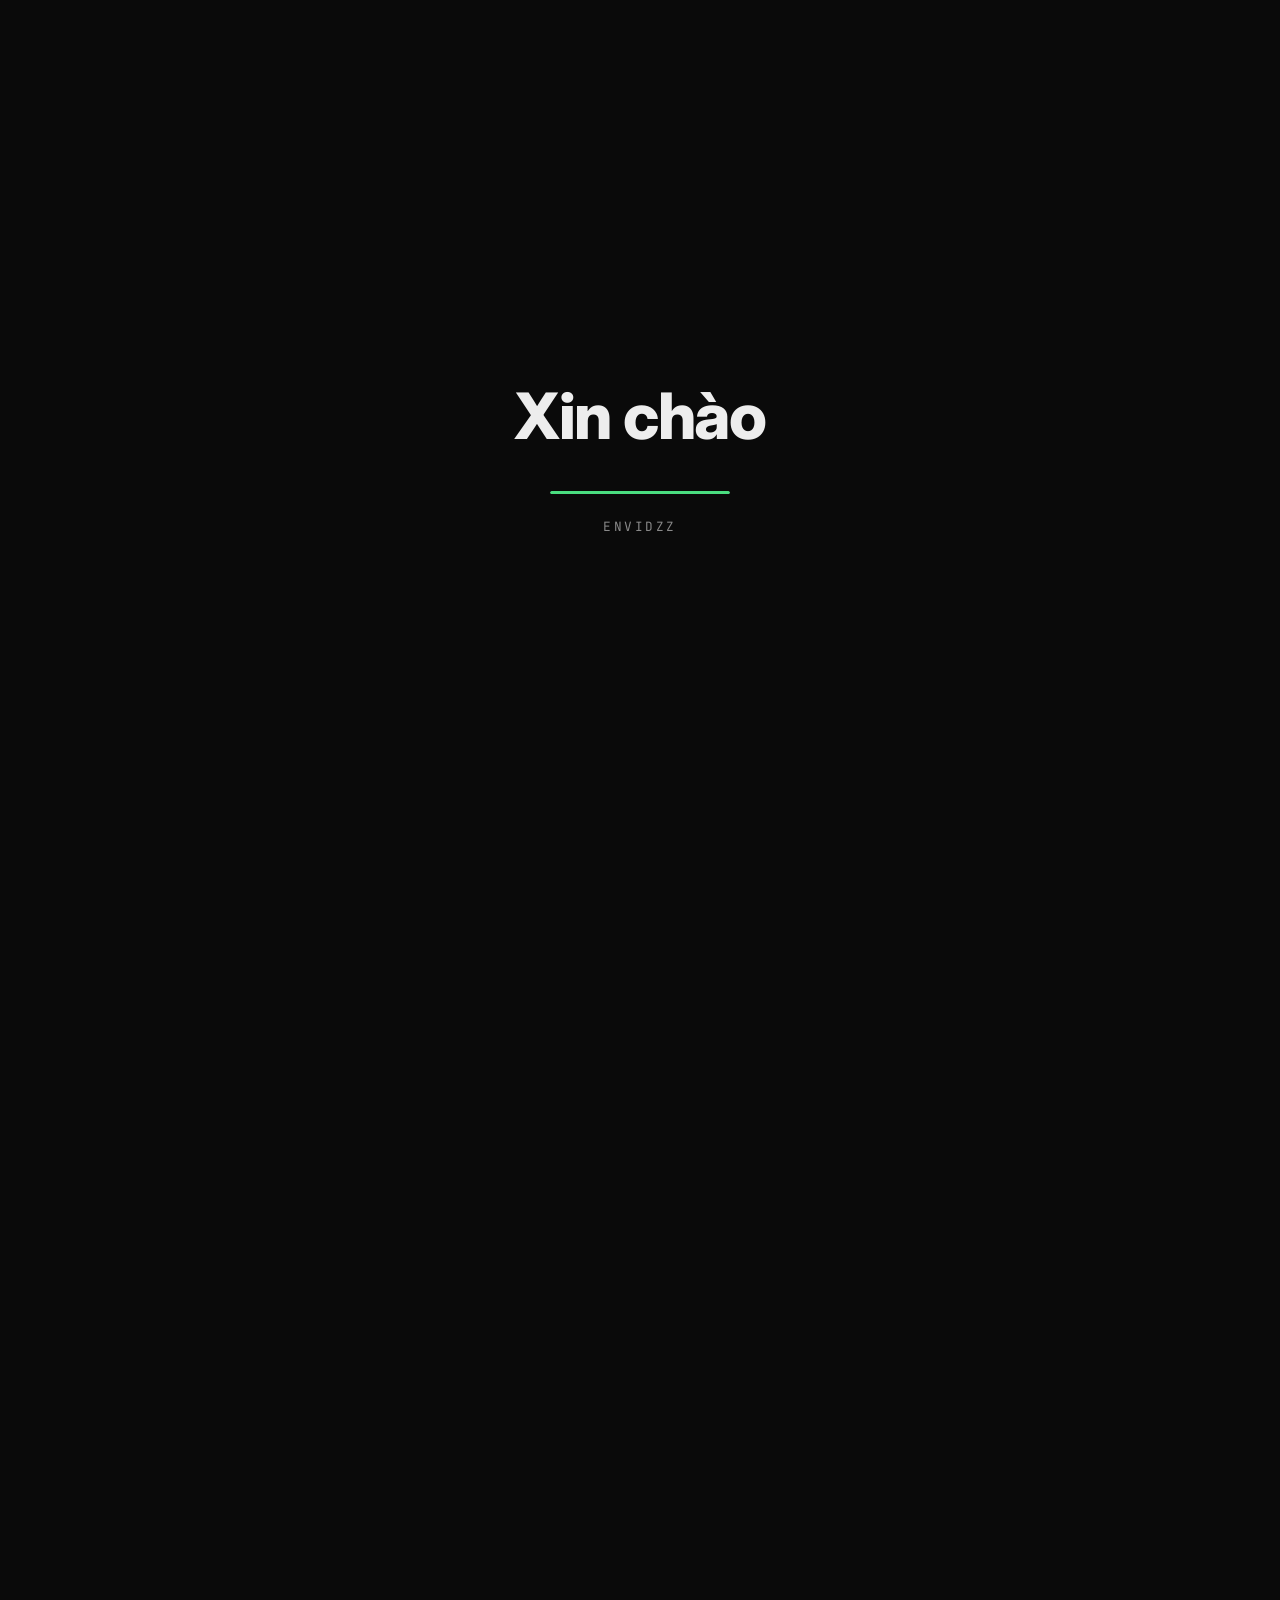
==== index.html @ 009a5a88 "Remove footer note line Co-Authored-By: Claude <noreply@anthropic.com>" ====
<!DOCTYPE html>
<html lang="en">
<head>
  <meta charset="UTF-8" />
  <meta name="viewport" content="width=device-width, initial-scale=1.0" />
  <meta name="description" content="envidzz — Minecraft plugin developer (Paper / Spigot · Java 21 · MC 1.21+). SimpleRTP, TeamX, LiteBanX." />
  <meta name="color-scheme" content="dark" />
  <title>envidzz — plugin developer</title>
  <link rel="preconnect" href="https://fonts.googleapis.com" />
  <link rel="preconnect" href="https://fonts.gstatic.com" crossorigin />
  <link href="https://fonts.googleapis.com/css2?family=Inter:wght@400;500;600;700;800&family=JetBrains+Mono:wght@400;500&display=swap" rel="stylesheet" />
  <link rel="stylesheet" href="styles.css" />
</head>
<body>
  <!-- Loading overlay: hello in 15 languages -->
  <div id="loader" class="loader">
    <div class="loader-word" id="loaderWord">Hello</div>
    <div class="loader-bar"><span id="loaderBar"></span></div>
    <div class="loader-sub">envidzz</div>
  </div>

  <div id="page" class="page">
    <!-- Nav -->
    <header class="nav" id="nav">
      <a class="nav-logo" href="#home">envidzz</a>
      <nav class="nav-links" aria-label="sections">
        <a href="#home">Home</a>
        <a href="#projects">Projects</a>
        <a href="#about">About</a>
        <a href="#stack">Stack</a>
        <a href="#contact">Contact</a>
      </nav>
      <span class="status"><span class="dot"></span> available for work</span>
    </header>

    <main>
      <!-- Hero -->
      <section id="home" class="hero reveal">
        <h1>envidzz</h1>
        <p class="tagline">Minecraft plugin developer building fast, clean Paper / Spigot plugins.</p>
        <p class="lede">I build server-grade plugins for modern 1.21+ servers — punishment suites, team frameworks, and utilities that do one thing, well. Storage done right, permission-aware commands, MiniMessage UX, and admin tooling that respects the operator.</p>
        <p class="comment">// currently working on an arena plugin</p>
        <div class="cta">
          <a href="#projects" class="btn btn-primary">View projects</a>
          <a href="#contact" class="btn btn-ghost">Get in touch</a>
        </div>
      </section>

      <!-- Projects -->
      <section id="projects" class="section reveal">
        <h2 class="section-title"><span class="hash">#</span> Projects</h2>
        <div class="work">
          <article class="work-item">
            <div class="work-head">
              <h3>SimpleRTP</h3>
              <span class="work-kind">utility · GUI</span>
            </div>
            <p>Random-teleport plugin with a dimension-picker GUI. Overworld lands only on true open-to-sky surfaces — never caves or overhangs; Nether/End scan vertically for a solid block with two air above. Per-dimension radius, cooldown, and admin toggles.</p>
            <div class="pills">
              <span>Paper 1.21</span><span>Java 21</span><span>Adventure</span><span>GUI</span><span>MiniMessage</span>
            </div>
            <a class="dl" href="downloads/SimpleRTP.jar" download>↓ download .jar</a>
          </article>

          <article class="work-item">
            <div class="work-head">
              <h3>TeamX</h3>
              <span class="work-kind">framework</span>
            </div>
            <p>A team plugin with weight — roles, alliances, a shared ender chest persisted across restarts, team home with warmup, team chat, and a tab-color system. Admins can scan every team's chest for an item and open read-only snapshots.</p>
            <div class="pills">
              <span>Paper / Spigot</span><span>Java 21</span><span>YAML</span><span>GUI</span><span>MiniMessage</span>
            </div>
            <a class="dl" href="downloads/TeamX-1.0.3.jar" download>↓ download .jar</a>
          </article>

          <article class="work-item">
            <div class="work-head">
              <h3>LiteBanX <span class="alt">(BanX)</span></h3>
              <span class="work-kind">punishment suite</span>
            </div>
            <p>A fully-featured punishment plugin — bans, IP-bans, tempbans, mutes, warns, kicks, notes. Order-insensitive parsing, offline-player support via async Mojang lookup, warning-point escalation, alt detection, themed screens, MySQL/SQLite, PlaceholderAPI, webhooks, and importers for AdvancedBan &amp; LiteBans.</p>
            <div class="pills">
              <span>Paper 1.21+</span><span>Java 21</span><span>HikariCP</span><span>SQLite/MySQL</span><span>PlaceholderAPI</span><span>MIT</span>
            </div>
            <a class="dl" href="downloads/LiteBanX-1.0.4.jar" download>↓ download .jar</a>
          </article>
        </div>
      </section>

      <!-- About -->
      <section id="about" class="section reveal">
        <h2 class="section-title"><span class="hash">#</span> About</h2>
        <p>I build Minecraft plugins for Paper and Spigot on Java 21, targeting modern 1.21+ servers. My work leans toward the systems operators actually need: punishment suites that won't fight you, team frameworks with real roles and alliances, and utilities that do one thing correctly.</p>
        <p>Storage done right — YAML where it fits, SQL with migrations where it matters. Permission-aware commands with full tab completion. MiniMessage-formatted feedback. Admin tools that treat the operator as a user. When a plugin ships, it should feel like it came with the server.</p>
        <dl class="meta">
          <div><dt>focus</dt><dd>Paper / Spigot plugins</dd></div>
          <div><dt>language</dt><dd>Java 21</dd></div>
          <div><dt>platform</dt><dd>Minecraft 1.21+</dd></div>
          <div><dt>status</dt><dd>building &amp; available</dd></div>
        </dl>
      </section>

      <!-- Stack -->
      <section id="stack" class="section reveal">
        <h2 class="section-title"><span class="hash">#</span> Stack</h2>
        <div class="skill-groups">
          <div class="skill-group">
            <h4>Platform</h4>
            <div class="pills">
              <span>Paper</span><span>Spigot</span><span>Minecraft 1.21+</span>
            </div>
          </div>
          <div class="skill-group">
            <h4>Language</h4>
            <div class="pills">
              <span>Java 21</span><span>Maven</span>
            </div>
          </div>
          <div class="skill-group">
            <h4>Storage &amp; Hooks</h4>
            <div class="pills">
              <span>YAML</span><span>SQLite</span><span>MySQL</span><span>HikariCP</span><span>PlaceholderAPI</span><span>Webhooks</span>
            </div>
          </div>
          <div class="skill-group">
            <h4>UI &amp; UX</h4>
            <div class="pills">
              <span>Adventure</span><span>MiniMessage</span><span>InventoryHolder GUIs</span><span>Tab completion</span>
            </div>
          </div>
        </div>
      </section>

      <!-- Contact -->
      <section id="contact" class="section reveal">
        <h2 class="section-title"><span class="hash">#</span> Contact</h2>
        <p class="comment">// DMs open for commissions — custom plugins, porting, and fixes</p>
        <div class="contact-links">
          <a href="mailto:contactbytesoftware@gmail.com">
            <span class="cl-label">Email</span>
            <span class="cl-val">contactbytesoftware@gmail.com</span>
          </a>
          <a href="https://github.com/locationzz" rel="noopener">
            <span class="cl-label">GitHub</span>
            <span class="cl-val">github.com/locationzz</span>
          </a>
          <a href="#" rel="noopener">
            <span class="cl-label">Discord</span>
            <span class="cl-val">xz.z_z</span>
          </a>
        </div>
      </section>
    </main>

    <footer class="foot">
      <span>envidzz © 2026</span>
    </footer>
  </div>

  <script src="app.js"></script>
</body>
</html>
---- styles.css ----
:root {
  --bg: #0a0a0a;
  --surface: #111113;
  --text: #ededed;
  --muted: #8a8a8a;
  --dim: #5a5a5a;
  --border: #1f1f22;
  --border2: #2a2a30;
  --accent: #4ade80;        /* green — "available" vibe */
  --accent-soft: rgba(74, 222, 128, 0.12);
  --sans: 'Inter', system-ui, -apple-system, sans-serif;
  --mono: 'JetBrains Mono', ui-monospace, monospace;
  --ease: cubic-bezier(0.22, 1, 0.36, 1);
  --maxw: 780px;
}

* { box-sizing: border-box; }

html { scroll-behavior: smooth; }

body {
  margin: 0;
  background: var(--bg);
  color: var(--text);
  font-family: var(--sans);
  font-size: 16px;
  line-height: 1.65;
  -webkit-font-smoothing: antialiased;
}

::selection { background: rgba(74, 222, 128, 0.3); color: #fff; }
a { color: var(--text); text-decoration: none; }

/* ---------- loader ---------- */
.loader {
  position: fixed; inset: 0; z-index: 999;
  background: var(--bg);
  display: flex; flex-direction: column;
  align-items: center; justify-content: center;
  gap: 1.4rem;
  transition: opacity 0.5s var(--ease), visibility 0.5s var(--ease);
}
.loader.hide { opacity: 0; visibility: hidden; }
.loader-word {
  font-size: clamp(2.2rem, 7vw, 4rem);
  font-weight: 800;
  letter-spacing: -0.02em;
  color: var(--text);
  animation: wordIn 0.4s var(--ease) both;
}
@keyframes wordIn { from { opacity: 0; transform: translateY(10px) scale(0.96); } to { opacity: 1; transform: none; } }
.loader-bar { width: 180px; height: 3px; border-radius: 99px; background: var(--border2); overflow: hidden; }
.loader-bar span { display: block; height: 100%; width: 0%; background: var(--accent); border-radius: 99px; transition: width 0.12s linear; }
.loader-sub { font-family: var(--mono); font-size: 0.8rem; color: var(--muted); letter-spacing: 0.2em; text-transform: uppercase; }

/* ---------- page ---------- */
.page { opacity: 0; transition: opacity 0.6s var(--ease); }
.page.ready { opacity: 1; }
main { max-width: var(--maxw); margin: 0 auto; padding: 0 1.25rem; }

/* ---------- nav ---------- */
.nav {
  position: sticky; top: 0; z-index: 50;
  max-width: var(--maxw);
  margin: 0 auto;
  padding: 1.1rem 1.25rem;
  display: flex;
  align-items: center;
  gap: 1.2rem;
  background: rgba(10, 10, 10, 0.7);
  backdrop-filter: blur(10px);
  -webkit-backdrop-filter: blur(10px);
  border-bottom: 1px solid transparent;
  transition: border-color 0.3s var(--ease);
}
.nav.scrolled { border-bottom-color: var(--border); }
.nav-logo { font-weight: 700; letter-spacing: -0.02em; color: var(--text); }
.nav-links { display: flex; gap: 1.3rem; margin-left: auto; }
.nav-links a { color: var(--muted); font-size: 0.9rem; font-weight: 500; transition: color 0.2s var(--ease); }
.nav-links a:hover, .nav-links a.active { color: var(--text); }
.nav-links a.active { font-weight: 600; }
.status {
  display: inline-flex; align-items: center; gap: 0.4rem;
  font-size: 0.8rem; color: var(--muted);
  background: var(--surface); border: 1px solid var(--border);
  padding: 0.25rem 0.65rem; border-radius: 99px;
}
.status .dot {
  width: 7px; height: 7px; border-radius: 50%; background: var(--accent);
  box-shadow: 0 0 0 0 rgba(74, 222, 128, 0.5);
  animation: pulse 2s var(--ease) infinite;
}
@keyframes pulse { 0% { box-shadow: 0 0 0 0 rgba(74, 222, 128, 0.5); } 70% { box-shadow: 0 0 0 6px rgba(74, 222, 128, 0); } 100% { box-shadow: 0 0 0 0 rgba(74, 222, 128, 0); } }

/* ---------- hero ---------- */
.hero { padding: 6rem 0 5rem; }
.hero h1 {
  font-size: clamp(2.6rem, 9vw, 4.5rem);
  font-weight: 800; letter-spacing: -0.04em;
  margin: 0 0 0.8rem; line-height: 1;
}
.tagline { font-size: clamp(1.15rem, 3vw, 1.5rem); color: var(--text); font-weight: 500; margin: 0 0 1.2rem; }
.lede { color: var(--muted); max-width: 60ch; margin: 0 0 1rem; }
.comment { font-family: var(--mono); color: var(--dim); font-size: 0.9rem; margin: 0 0 1.8rem; }
.cta { display: flex; gap: 0.7rem; flex-wrap: wrap; }
.btn {
  font-size: 0.92rem; font-weight: 500; font-family: var(--sans);
  padding: 0.6rem 1.1rem; border-radius: 10px;
  border: 1px solid transparent; cursor: pointer;
  transition: transform 0.2s var(--ease), background 0.2s var(--ease), border-color 0.2s var(--ease), color 0.2s var(--ease);
}
.btn-primary { background: var(--accent); color: #06210f; font-weight: 600; }
.btn-primary:hover { transform: translateY(-2px); box-shadow: 0 8px 20px rgba(74, 222, 128, 0.25); }
.btn-ghost { border-color: var(--border2); color: var(--text); }
.btn-ghost:hover { border-color: var(--text); transform: translateY(-2px); }

/* ---------- sections ---------- */
.section { padding: 3.5rem 0; border-top: 1px solid var(--border); }
.section-title {
  font-size: 1.4rem; font-weight: 700; letter-spacing: -0.02em;
  margin: 0 0 1.6rem; display: flex; align-items: baseline; gap: 0.4rem;
}
.section-title .hash { color: var(--accent); font-weight: 600; }
.section p { color: var(--muted); max-width: 65ch; margin: 0 0 1rem; }

/* ---------- work ---------- */
.work { display: grid; gap: 1rem; }
.work-item {
  background: var(--surface);
  border: 1px solid var(--border);
  border-radius: 14px;
  padding: 1.3rem 1.4rem;
  transition: border-color 0.25s var(--ease), transform 0.25s var(--ease);
}
.work-item:hover { border-color: var(--border2); transform: translateY(-2px); }
.work-head { display: flex; align-items: baseline; justify-content: space-between; gap: 0.6rem; flex-wrap: wrap; }
.work-head h3 { margin: 0; font-size: 1.15rem; font-weight: 600; color: var(--text); }
.work-head .alt { color: var(--muted); font-weight: 500; font-size: 0.85em; }
.work-kind { font-family: var(--mono); font-size: 0.78rem; color: var(--accent); background: var(--accent-soft); padding: 0.15rem 0.5rem; border-radius: 6px; }
.work-item p { color: var(--muted); margin: 0.6rem 0 1rem; max-width: none; }

/* download button */
.dl {
  display: inline-flex; align-items: center; gap: 0.4rem;
  margin-top: 1.1rem;
  font-family: var(--mono); font-size: 0.82rem; font-weight: 500;
  color: var(--accent);
  background: var(--accent-soft);
  border: 1px solid rgba(74, 222, 128, 0.35);
  padding: 0.4rem 0.85rem; border-radius: 8px;
  transition: transform 0.2s var(--ease), background 0.2s var(--ease), border-color 0.2s var(--ease), color 0.2s var(--ease);
}
.dl:hover { transform: translateY(-2px); background: var(--accent); color: #06210f; border-color: var(--accent); box-shadow: 0 6px 16px rgba(74, 222, 128, 0.22); }

/* ---------- pills ---------- */
.pills { display: flex; flex-wrap: wrap; gap: 0.35rem; }
.pills span {
  font-family: var(--mono);
  font-size: 0.74rem;
  color: var(--muted);
  background: var(--bg);
  border: 1px solid var(--border);
  border-radius: 6px;
  padding: 0.2rem 0.5rem;
  transition: border-color 0.2s var(--ease), color 0.2s var(--ease);
}
.pills span:hover { border-color: var(--border2); color: var(--text); }

/* ---------- about meta ---------- */
.meta { display: grid; grid-template-columns: 1fr 1fr; gap: 0.8rem 1.5rem; margin-top: 1.8rem; }
.meta div { display: flex; flex-direction: column; gap: 0.15rem; }
.meta dt { font-family: var(--mono); font-size: 0.78rem; color: var(--dim); }
.meta dd { margin: 0; color: var(--text); font-size: 0.95rem; }

/* ---------- skills ---------- */
.skill-groups { display: grid; gap: 1.5rem; }
.skill-group h4 { margin: 0 0 0.7rem; font-size: 0.82rem; font-weight: 500; color: var(--dim); font-family: var(--mono); text-transform: lowercase; }

/* ---------- contact ---------- */
.contact-links { display: grid; gap: 0.7rem; margin-top: 1.4rem; }
.contact-links a {
  display: flex; align-items: center; justify-content: space-between; gap: 1rem;
  background: var(--surface); border: 1px solid var(--border);
  border-radius: 12px; padding: 0.85rem 1.1rem;
  transition: border-color 0.2s var(--ease), transform 0.2s var(--ease), background 0.2s var(--ease);
}
.contact-links a:hover { border-color: var(--border2); transform: translateX(3px); background: #161618; }
.cl-label { font-weight: 600; color: var(--text); }
.cl-val { font-family: var(--mono); color: var(--muted); font-size: 0.85rem; }

/* ---------- footer ---------- */
.foot {
  max-width: var(--maxw); margin: 0 auto;
  padding: 2.5rem 1.25rem;
  display: flex; align-items: center; justify-content: space-between; gap: 1rem;
  flex-wrap: wrap;
  border-top: 1px solid var(--border);
  color: var(--muted); font-size: 0.82rem;
}
.foot-note { font-family: var(--mono); color: var(--dim); }

/* ---------- scroll reveal ---------- */
.reveal { opacity: 0; transform: translateY(16px); }
.reveal.in { opacity: 1; transform: none; transition: opacity 0.6s var(--ease), transform 0.6s var(--ease); }

/* ---------- responsive ---------- */
@media (max-width: 600px) {
  .nav { flex-wrap: wrap; gap: 0.8rem; padding: 0.9rem 1.25rem; }
  .nav-links { order: 3; width: 100%; margin-left: 0; gap: 1.1rem; flex-wrap: wrap; }
  .status { margin-left: auto; }
  .hero { padding: 4rem 0 3.5rem; }
  .meta { grid-template-columns: 1fr; }
  .contact-links a { flex-direction: column; align-items: flex-start; gap: 0.15rem; }
}

:focus-visible { outline: 2px solid var(--accent); outline-offset: 2px; }

@media (prefers-reduced-motion: reduce) {
  *, .loader-word { animation: none !important; transition: none !important; }
  html { scroll-behavior: auto; }
  .page { opacity: 1; }
  .reveal { opacity: 1; transform: none; }
}
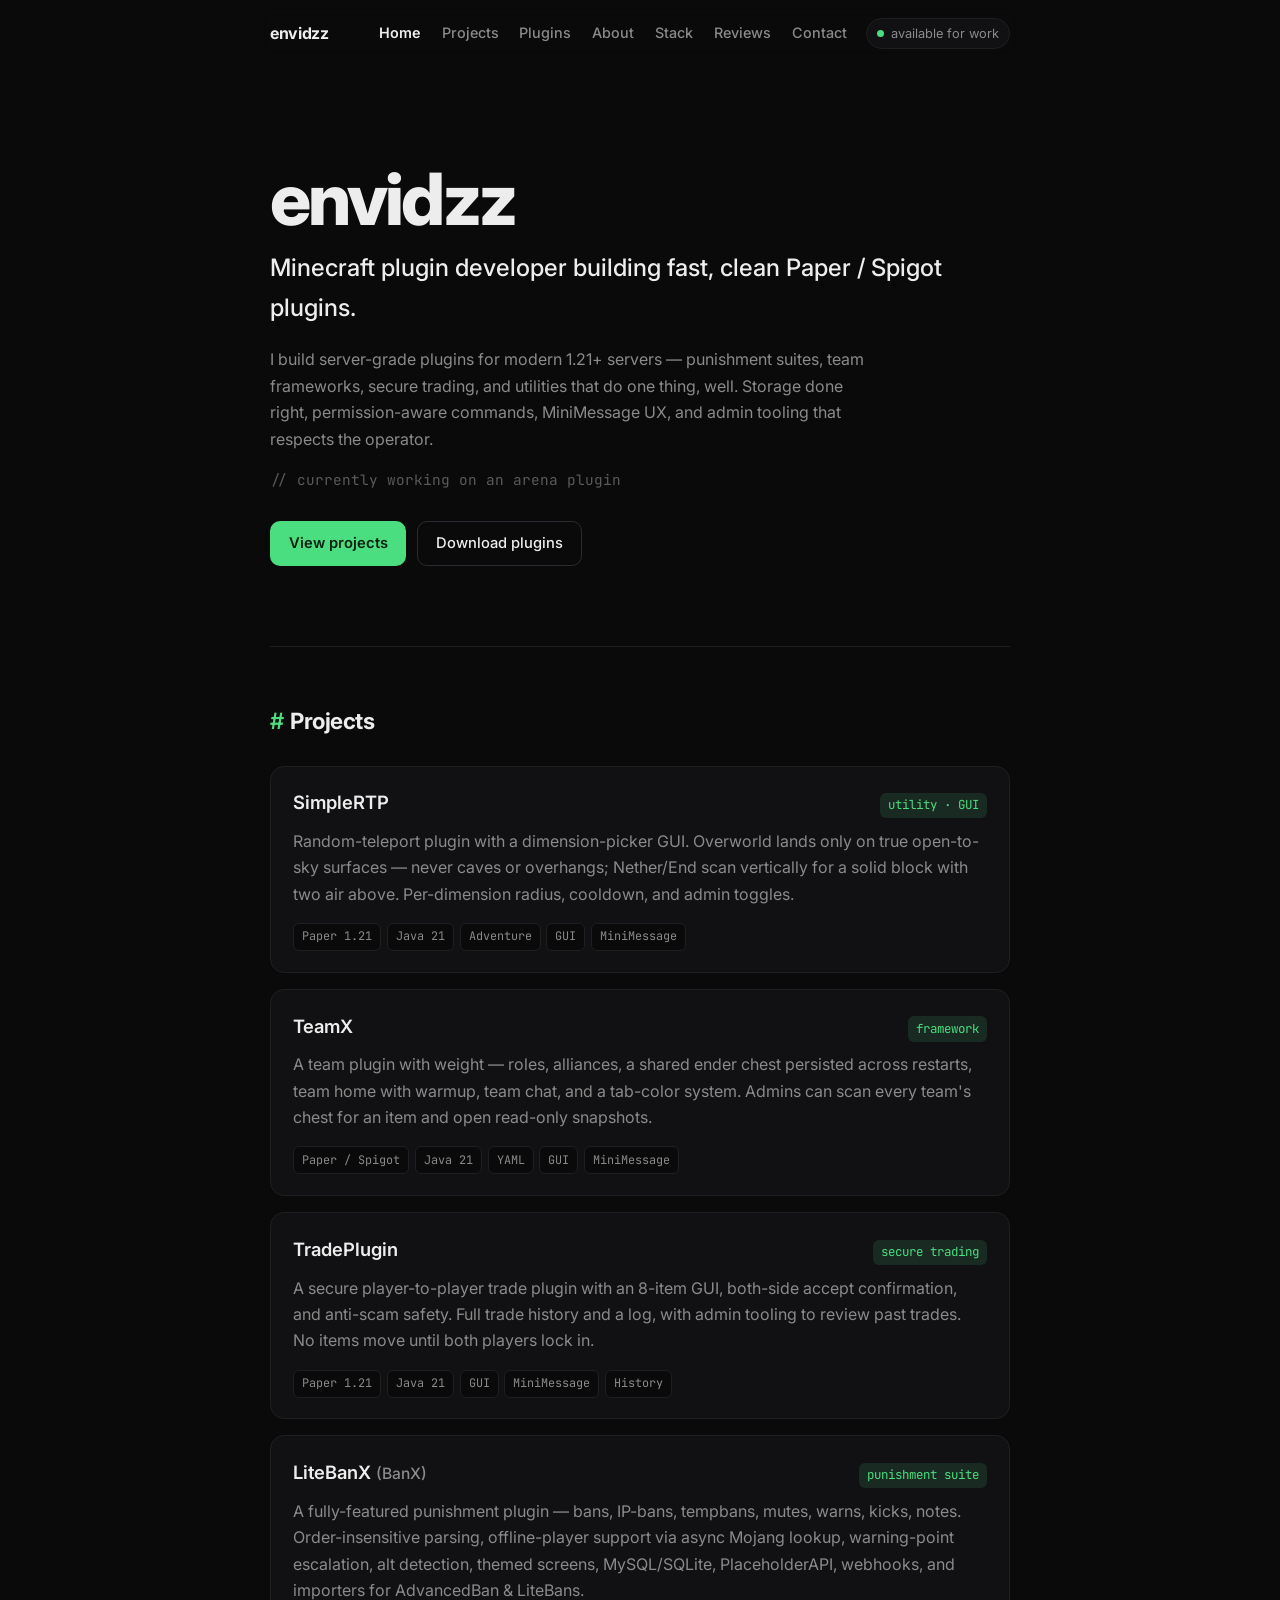
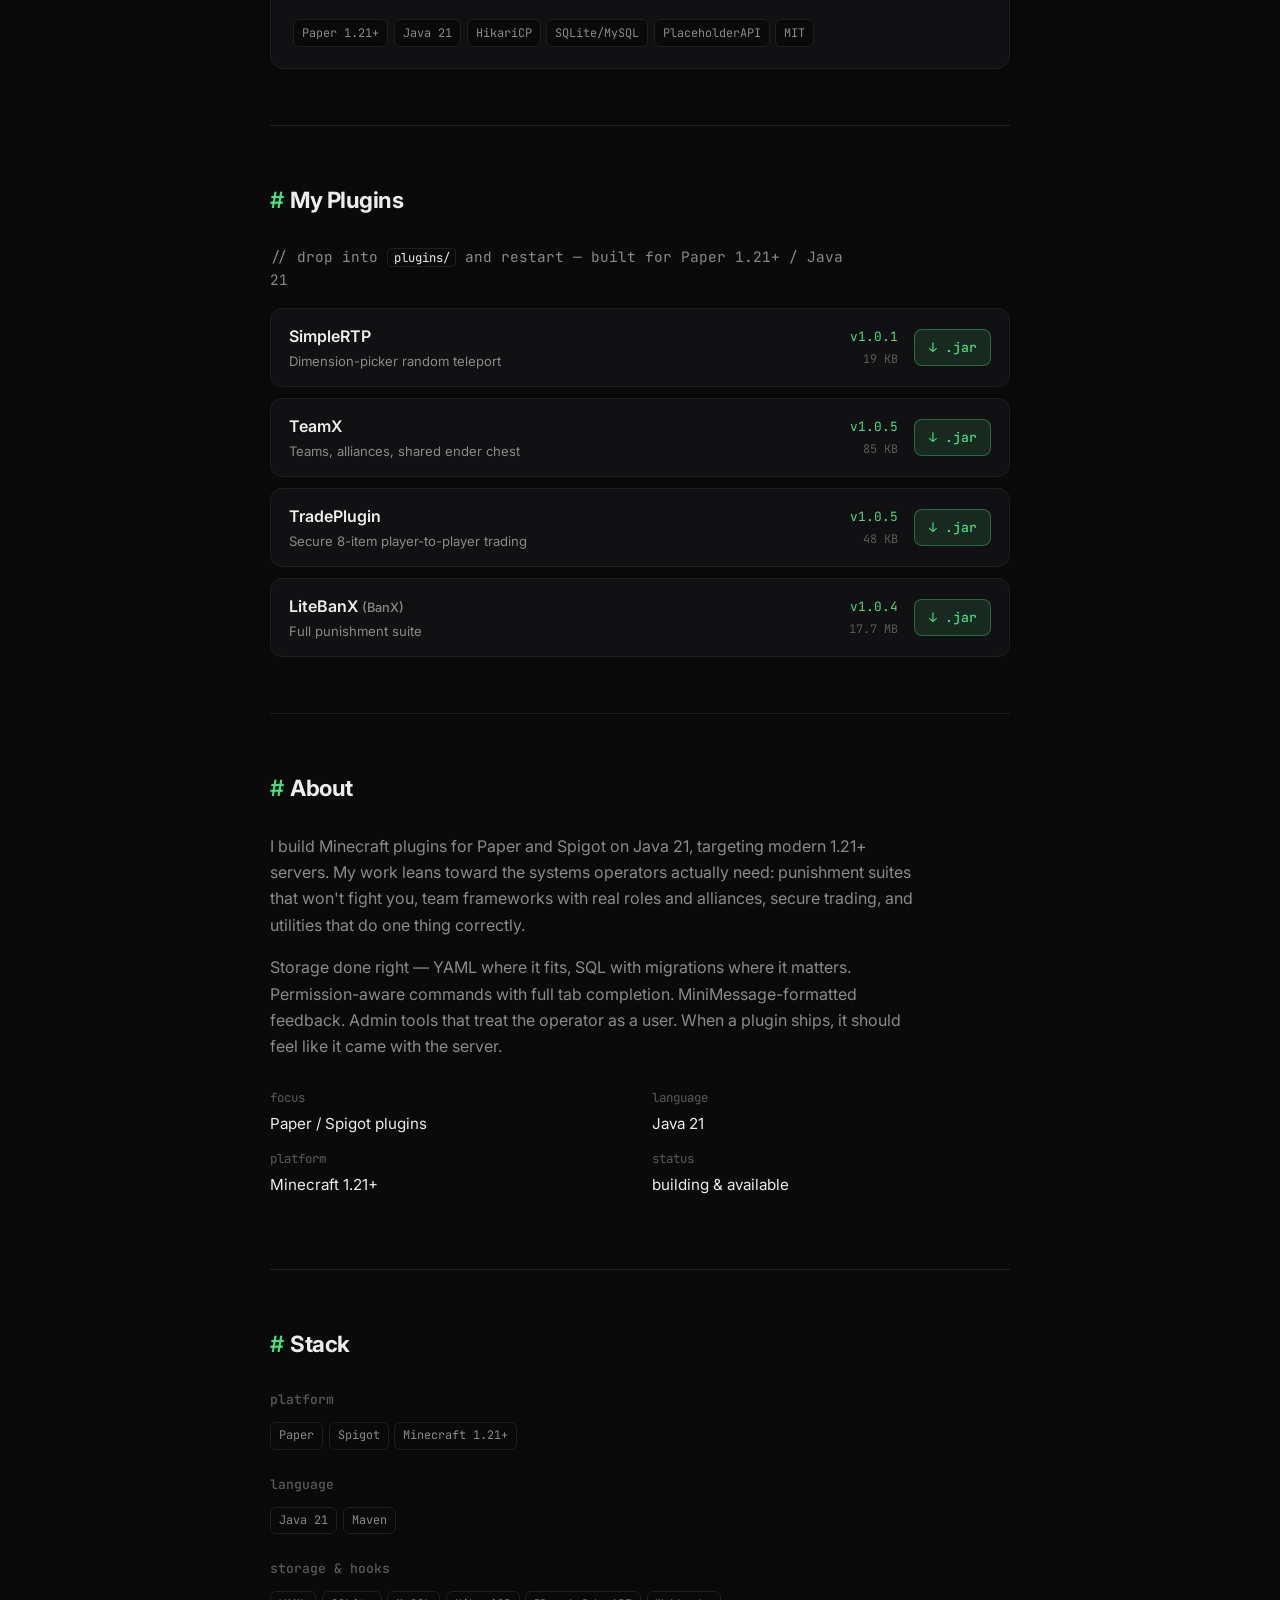
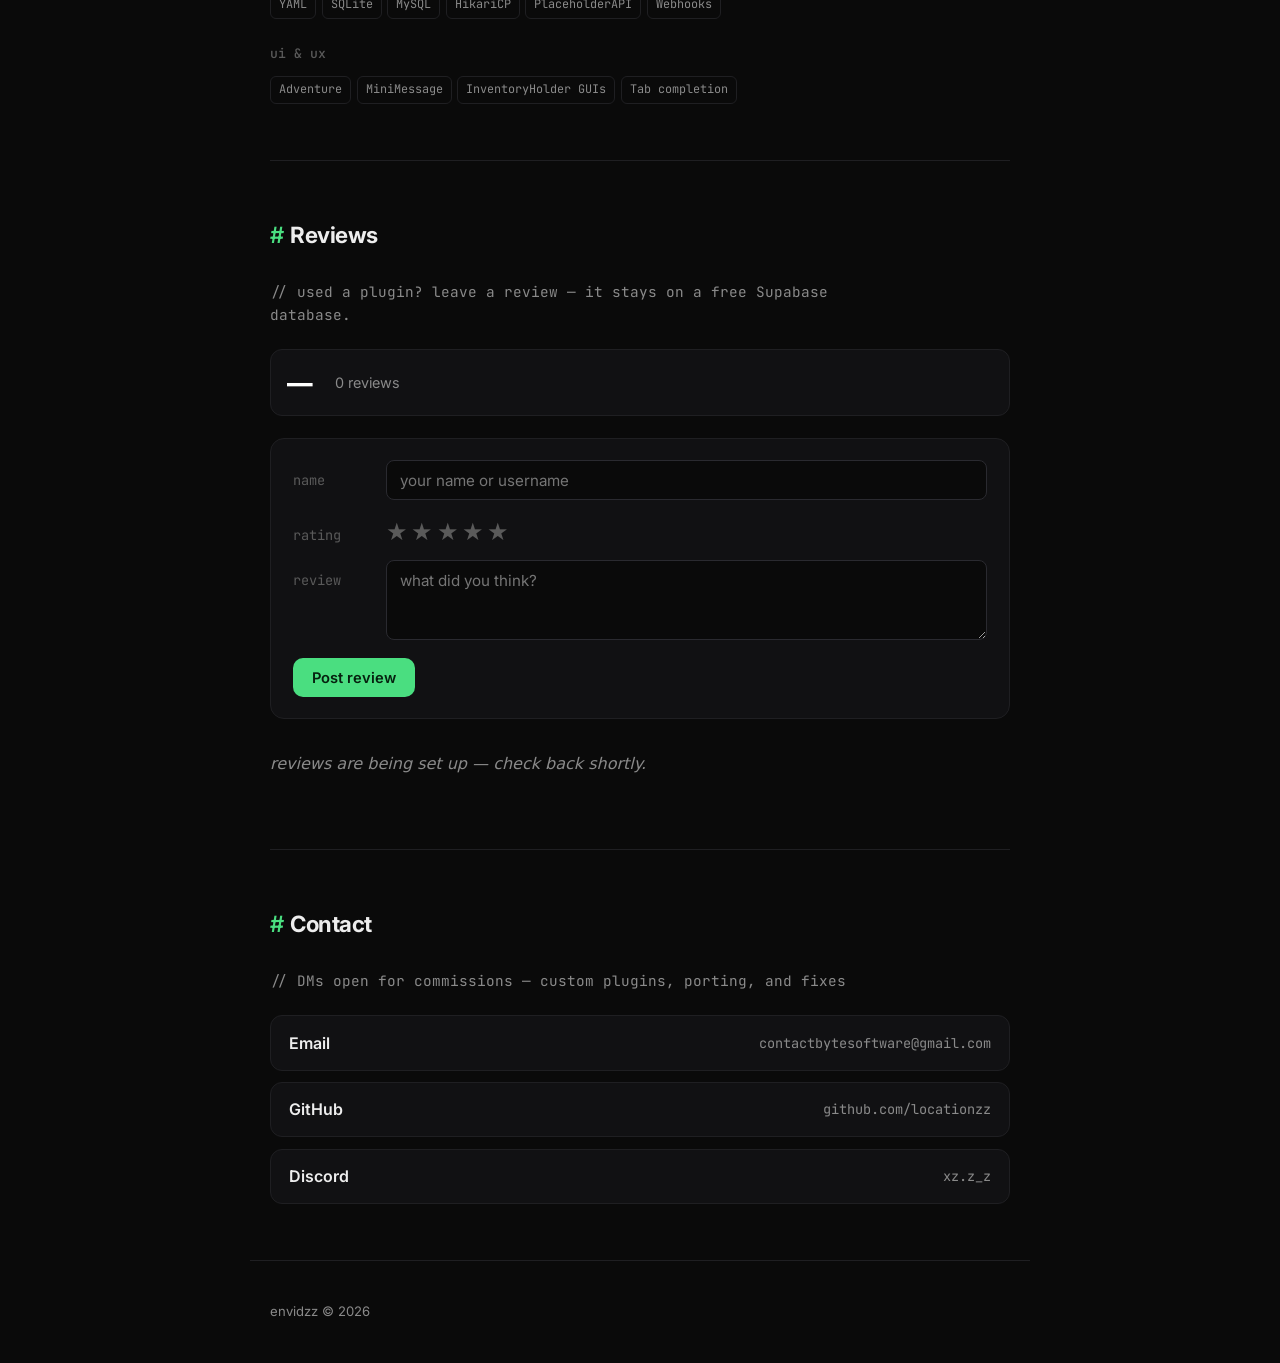
==== commit ac8cf8f3: "Add TradePlugin, Plugins download hub, and Reviews system - Update TeamX jar to v1.0.5; add TradePlu" ====
--- a/index.html
+++ b/index.html
@@ -3,7 +3,7 @@
 <head>
   <meta charset="UTF-8" />
   <meta name="viewport" content="width=device-width, initial-scale=1.0" />
-  <meta name="description" content="envidzz — Minecraft plugin developer (Paper / Spigot · Java 21 · MC 1.21+). SimpleRTP, TeamX, LiteBanX." />
+  <meta name="description" content="envidzz — Minecraft plugin developer (Paper / Spigot · Java 21 · MC 1.21+). SimpleRTP, TeamX, TradePlugin, LiteBanX." />
   <meta name="color-scheme" content="dark" />
   <title>envidzz — plugin developer</title>
   <link rel="preconnect" href="https://fonts.googleapis.com" />
@@ -26,8 +26,10 @@
       <nav class="nav-links" aria-label="sections">
         <a href="#home">Home</a>
         <a href="#projects">Projects</a>
+        <a href="#plugins">Plugins</a>
         <a href="#about">About</a>
         <a href="#stack">Stack</a>
+        <a href="#reviews">Reviews</a>
         <a href="#contact">Contact</a>
       </nav>
       <span class="status"><span class="dot"></span> available for work</span>
@@ -38,11 +40,11 @@
       <section id="home" class="hero reveal">
         <h1>envidzz</h1>
         <p class="tagline">Minecraft plugin developer building fast, clean Paper / Spigot plugins.</p>
-        <p class="lede">I build server-grade plugins for modern 1.21+ servers — punishment suites, team frameworks, and utilities that do one thing, well. Storage done right, permission-aware commands, MiniMessage UX, and admin tooling that respects the operator.</p>
+        <p class="lede">I build server-grade plugins for modern 1.21+ servers — punishment suites, team frameworks, secure trading, and utilities that do one thing, well. Storage done right, permission-aware commands, MiniMessage UX, and admin tooling that respects the operator.</p>
         <p class="comment">// currently working on an arena plugin</p>
         <div class="cta">
           <a href="#projects" class="btn btn-primary">View projects</a>
-          <a href="#contact" class="btn btn-ghost">Get in touch</a>
+          <a href="#plugins" class="btn btn-ghost">Download plugins</a>
         </div>
       </section>
 
@@ -59,7 +61,6 @@
             <div class="pills">
               <span>Paper 1.21</span><span>Java 21</span><span>Adventure</span><span>GUI</span><span>MiniMessage</span>
             </div>
-            <a class="dl" href="downloads/SimpleRTP.jar" download>↓ download .jar</a>
           </article>
 
           <article class="work-item">
@@ -71,7 +72,17 @@
             <div class="pills">
               <span>Paper / Spigot</span><span>Java 21</span><span>YAML</span><span>GUI</span><span>MiniMessage</span>
             </div>
-            <a class="dl" href="downloads/TeamX-1.0.3.jar" download>↓ download .jar</a>
+          </article>
+
+          <article class="work-item">
+            <div class="work-head">
+              <h3>TradePlugin</h3>
+              <span class="work-kind">secure trading</span>
+            </div>
+            <p>A secure player-to-player trade plugin with an 8-item GUI, both-side accept confirmation, and anti-scam safety. Full trade history and a log, with admin tooling to review past trades. No items move until both players lock in.</p>
+            <div class="pills">
+              <span>Paper 1.21</span><span>Java 21</span><span>GUI</span><span>MiniMessage</span><span>History</span>
+            </div>
           </article>
 
           <article class="work-item">
@@ -83,15 +94,69 @@
             <div class="pills">
               <span>Paper 1.21+</span><span>Java 21</span><span>HikariCP</span><span>SQLite/MySQL</span><span>PlaceholderAPI</span><span>MIT</span>
             </div>
-            <a class="dl" href="downloads/LiteBanX-1.0.4.jar" download>↓ download .jar</a>
-          </article>
+          </article>
+        </div>
+      </section>
+
+      <!-- My Plugins / downloads hub -->
+      <section id="plugins" class="section reveal">
+        <h2 class="section-title"><span class="hash">#</span> My Plugins</h2>
+        <p class="comment">// drop into <code>plugins/</code> and restart — built for Paper 1.21+ / Java 21</p>
+        <div class="dl-list">
+          <div class="dl-row">
+            <div class="dl-info">
+              <h4>SimpleRTP</h4>
+              <span class="dl-desc">Dimension-picker random teleport</span>
+            </div>
+            <div class="dl-meta">
+              <span class="dl-ver">v1.0.1</span>
+              <span class="dl-size">19 KB</span>
+            </div>
+            <a class="dl" href="downloads/SimpleRTP.jar" download>↓ .jar</a>
+          </div>
+
+          <div class="dl-row">
+            <div class="dl-info">
+              <h4>TeamX</h4>
+              <span class="dl-desc">Teams, alliances, shared ender chest</span>
+            </div>
+            <div class="dl-meta">
+              <span class="dl-ver">v1.0.5</span>
+              <span class="dl-size">85 KB</span>
+            </div>
+            <a class="dl" href="downloads/TeamX-1.0.5.jar" download>↓ .jar</a>
+          </div>
+
+          <div class="dl-row">
+            <div class="dl-info">
+              <h4>TradePlugin</h4>
+              <span class="dl-desc">Secure 8-item player-to-player trading</span>
+            </div>
+            <div class="dl-meta">
+              <span class="dl-ver">v1.0.5</span>
+              <span class="dl-size">48 KB</span>
+            </div>
+            <a class="dl" href="downloads/TradePlugin-1.0.5.jar" download>↓ .jar</a>
+          </div>
+
+          <div class="dl-row">
+            <div class="dl-info">
+              <h4>LiteBanX <span class="alt">(BanX)</span></h4>
+              <span class="dl-desc">Full punishment suite</span>
+            </div>
+            <div class="dl-meta">
+              <span class="dl-ver">v1.0.4</span>
+              <span class="dl-size">17.7 MB</span>
+            </div>
+            <a class="dl" href="downloads/LiteBanX-1.0.4.jar" download>↓ .jar</a>
+          </div>
         </div>
       </section>
 
       <!-- About -->
       <section id="about" class="section reveal">
         <h2 class="section-title"><span class="hash">#</span> About</h2>
-        <p>I build Minecraft plugins for Paper and Spigot on Java 21, targeting modern 1.21+ servers. My work leans toward the systems operators actually need: punishment suites that won't fight you, team frameworks with real roles and alliances, and utilities that do one thing correctly.</p>
+        <p>I build Minecraft plugins for Paper and Spigot on Java 21, targeting modern 1.21+ servers. My work leans toward the systems operators actually need: punishment suites that won't fight you, team frameworks with real roles and alliances, secure trading, and utilities that do one thing correctly.</p>
         <p>Storage done right — YAML where it fits, SQL with migrations where it matters. Permission-aware commands with full tab completion. MiniMessage-formatted feedback. Admin tools that treat the operator as a user. When a plugin ships, it should feel like it came with the server.</p>
         <dl class="meta">
           <div><dt>focus</dt><dd>Paper / Spigot plugins</dd></div>
@@ -107,28 +172,58 @@
         <div class="skill-groups">
           <div class="skill-group">
             <h4>Platform</h4>
-            <div class="pills">
-              <span>Paper</span><span>Spigot</span><span>Minecraft 1.21+</span>
-            </div>
+            <div class="pills"><span>Paper</span><span>Spigot</span><span>Minecraft 1.21+</span></div>
           </div>
           <div class="skill-group">
             <h4>Language</h4>
-            <div class="pills">
-              <span>Java 21</span><span>Maven</span>
-            </div>
+            <div class="pills"><span>Java 21</span><span>Maven</span></div>
           </div>
           <div class="skill-group">
             <h4>Storage &amp; Hooks</h4>
-            <div class="pills">
-              <span>YAML</span><span>SQLite</span><span>MySQL</span><span>HikariCP</span><span>PlaceholderAPI</span><span>Webhooks</span>
-            </div>
+            <div class="pills"><span>YAML</span><span>SQLite</span><span>MySQL</span><span>HikariCP</span><span>PlaceholderAPI</span><span>Webhooks</span></div>
           </div>
           <div class="skill-group">
             <h4>UI &amp; UX</h4>
-            <div class="pills">
-              <span>Adventure</span><span>MiniMessage</span><span>InventoryHolder GUIs</span><span>Tab completion</span>
-            </div>
-          </div>
+            <div class="pills"><span>Adventure</span><span>MiniMessage</span><span>InventoryHolder GUIs</span><span>Tab completion</span></div>
+          </div>
+        </div>
+      </section>
+
+      <!-- Reviews -->
+      <section id="reviews" class="section reveal">
+        <h2 class="section-title"><span class="hash">#</span> Reviews</h2>
+        <p class="comment">// used a plugin? leave a review — it stays on a free Supabase database.</p>
+
+        <div class="review-summary" id="reviewSummary" hidden>
+          <span class="rs-score" id="rsAvg">—</span>
+          <span class="rs-stars" id="rsStars"></span>
+          <span class="rs-count" id="rsCount">0 reviews</span>
+        </div>
+
+        <form class="review-form" id="reviewForm">
+          <div class="rf-row">
+            <label class="rf-label" for="rName">name</label>
+            <input id="rName" name="name" type="text" maxlength="32" placeholder="your name or username" required />
+          </div>
+          <div class="rf-row">
+            <span class="rf-label">rating</span>
+            <div class="stars" id="rStars" role="radiogroup" aria-label="rating">
+              <button type="button" class="star" data-v="1" aria-label="1 star">★</button>
+              <button type="button" class="star" data-v="2" aria-label="2 stars">★</button>
+              <button type="button" class="star" data-v="3" aria-label="3 stars">★</button>
+              <button type="button" class="star" data-v="4" aria-label="4 stars">★</button>
+              <button type="button" class="star" data-v="5" aria-label="5 stars">★</button>
+            </div>
+          </div>
+          <div class="rf-row">
+            <label class="rf-label" for="rBody">review</label>
+            <textarea id="rBody" name="body" maxlength="1000" placeholder="what did you think?" required></textarea>
+          </div>
+          <button class="btn btn-primary rf-submit" type="submit" id="rSubmit">Post review</button>
+        </form>
+
+        <div class="reviews-list" id="reviewsList">
+          <p class="reviews-empty" id="reviewsEmpty">loading reviews…</p>
         </div>
       </section>
 
@@ -158,6 +253,7 @@
     </footer>
   </div>
 
+  <div id="toast" class="toast" role="status" aria-live="polite"></div>
   <script src="app.js"></script>
 </body>
 </html>
--- a/styles.css
+++ b/styles.css
@@ -152,6 +152,98 @@
 }
 .dl:hover { transform: translateY(-2px); background: var(--accent); color: #06210f; border-color: var(--accent); box-shadow: 0 6px 16px rgba(74, 222, 128, 0.22); }
 
+/* ---------- my plugins / download hub ---------- */
+.dl-list { display: grid; gap: 0.7rem; }
+.dl-row {
+  display: grid;
+  grid-template-columns: 1fr auto auto;
+  align-items: center;
+  gap: 1rem;
+  background: var(--surface);
+  border: 1px solid var(--border);
+  border-radius: 12px;
+  padding: 0.85rem 1.1rem;
+  transition: border-color 0.2s var(--ease), transform 0.2s var(--ease);
+}
+.dl-row:hover { border-color: var(--border2); transform: translateY(-2px); }
+.dl-info { display: flex; flex-direction: column; gap: 0.1rem; }
+.dl-info h4 { margin: 0; font-size: 1rem; font-weight: 600; color: var(--text); }
+.dl-info .alt { color: var(--muted); font-weight: 500; font-size: 0.8em; }
+.dl-desc { font-size: 0.82rem; color: var(--muted); }
+.dl-meta { display: flex; flex-direction: column; align-items: flex-end; gap: 0.15rem; }
+.dl-ver { font-family: var(--mono); font-size: 0.8rem; color: var(--accent); }
+.dl-size { font-family: var(--mono); font-size: 0.74rem; color: var(--dim); }
+.dl-row .dl { margin-top: 0; white-space: nowrap; }
+
+code { font-family: var(--mono); background: var(--surface2); border: 1px solid var(--border); border-radius: 4px; padding: 0.05rem 0.35rem; font-size: 0.85em; color: var(--text); }
+
+/* ---------- reviews ---------- */
+.review-summary {
+  display: flex; align-items: center; gap: 0.7rem; flex-wrap: wrap;
+  margin: 1.4rem 0;
+  padding: 0.7rem 1rem;
+  background: var(--surface); border: 1px solid var(--border); border-radius: 12px;
+}
+.rs-score { font-size: 1.6rem; font-weight: 800; color: #fff; letter-spacing: -0.02em; }
+.rs-stars { color: #f5c518; letter-spacing: 2px; font-size: 1.05rem; }
+.rs-count { color: var(--muted); font-size: 0.9rem; }
+
+.review-form {
+  display: grid; gap: 0.9rem;
+  background: var(--surface);
+  border: 1px solid var(--border);
+  border-radius: 14px;
+  padding: 1.3rem 1.4rem;
+  margin-bottom: 2rem;
+}
+.rf-row { display: grid; grid-template-columns: 5rem 1fr; align-items: start; gap: 0.8rem; }
+.rf-label { font-family: var(--mono); font-size: 0.85rem; color: var(--dim); padding-top: 0.55rem; }
+.review-form input, .review-form textarea {
+  background: var(--bg); border: 1px solid var(--border2); border-radius: 8px;
+  color: var(--text); font-family: var(--sans); font-size: 0.95rem;
+  padding: 0.6rem 0.8rem; width: 100%; outline: none;
+  transition: border-color 0.2s var(--ease);
+}
+.review-form input:focus, .review-form textarea:focus { border-color: var(--accent); }
+.review-form textarea { resize: vertical; min-height: 80px; }
+.rf-submit { justify-self: start; margin-top: 0.2rem; }
+
+.stars { display: flex; gap: 0.2rem; padding-top: 0.35rem; }
+.star {
+  background: none; border: none; cursor: pointer;
+  font-size: 1.5rem; line-height: 1; color: var(--dim);
+  padding: 0; transition: color 0.15s var(--ease), transform 0.15s var(--ease);
+}
+.star:hover { transform: scale(1.12); }
+.star.on { color: #f5c518; }
+.star:focus-visible { outline: 2px solid var(--accent); outline-offset: 2px; border-radius: 4px; }
+
+.reviews-list { display: grid; gap: 0.8rem; }
+.review-card {
+  background: var(--surface); border: 1px solid var(--border);
+  border-radius: 12px; padding: 1rem 1.2rem;
+  animation: viewIn 0.3s var(--ease);
+}
+.rc-head { display: flex; align-items: center; gap: 0.6rem; margin-bottom: 0.3rem; }
+.rc-name { font-weight: 600; color: var(--text); }
+.rc-stars { color: #f5c518; letter-spacing: 1px; font-size: 0.9rem; }
+.rc-date { margin-left: auto; font-family: var(--mono); font-size: 0.76rem; color: var(--dim); }
+.rc-body { color: var(--muted); margin: 0; font-size: 0.92rem; white-space: pre-wrap; }
+.reviews-empty { color: var(--dim); font-style: italic; }
+.reviews-error { color: var(--red, #ff6b6b); font-size: 0.85rem; }
+
+/* ---------- toast ---------- */
+.toast {
+  position: fixed; bottom: 1.5rem; left: 50%; transform: translateX(-50%) translateY(12px);
+  background: var(--surface); border: 1px solid var(--border2);
+  color: var(--text); padding: 0.6rem 1rem; border-radius: 10px;
+  font-size: 0.88rem; opacity: 0; pointer-events: none;
+  transition: opacity 0.2s var(--ease), transform 0.2s var(--ease); z-index: 900;
+}
+.toast.show { opacity: 1; transform: translateX(-50%) translateY(0); }
+.toast.ok { border-color: var(--accent); color: var(--accent); }
+.toast.err { border-color: #ff6b6b; color: #ff6b6b; }
+
 /* ---------- pills ---------- */
 .pills { display: flex; flex-wrap: wrap; gap: 0.35rem; }
 .pills span {
@@ -211,6 +303,12 @@
   .hero { padding: 4rem 0 3.5rem; }
   .meta { grid-template-columns: 1fr; }
   .contact-links a { flex-direction: column; align-items: flex-start; gap: 0.15rem; }
+  .dl-row { grid-template-columns: 1fr auto; grid-template-areas: "info dl" "meta dl"; row-gap: 0.4rem; }
+  .dl-row .dl-info { grid-area: info; }
+  .dl-row .dl-meta { grid-area: meta; flex-direction: row; align-items: center; gap: 0.6rem; }
+  .dl-row .dl { grid-area: dl; align-self: center; }
+  .rf-row { grid-template-columns: 1fr; gap: 0.3rem; }
+  .rf-label { padding-top: 0; }
 }
 
 :focus-visible { outline: 2px solid var(--accent); outline-offset: 2px; }
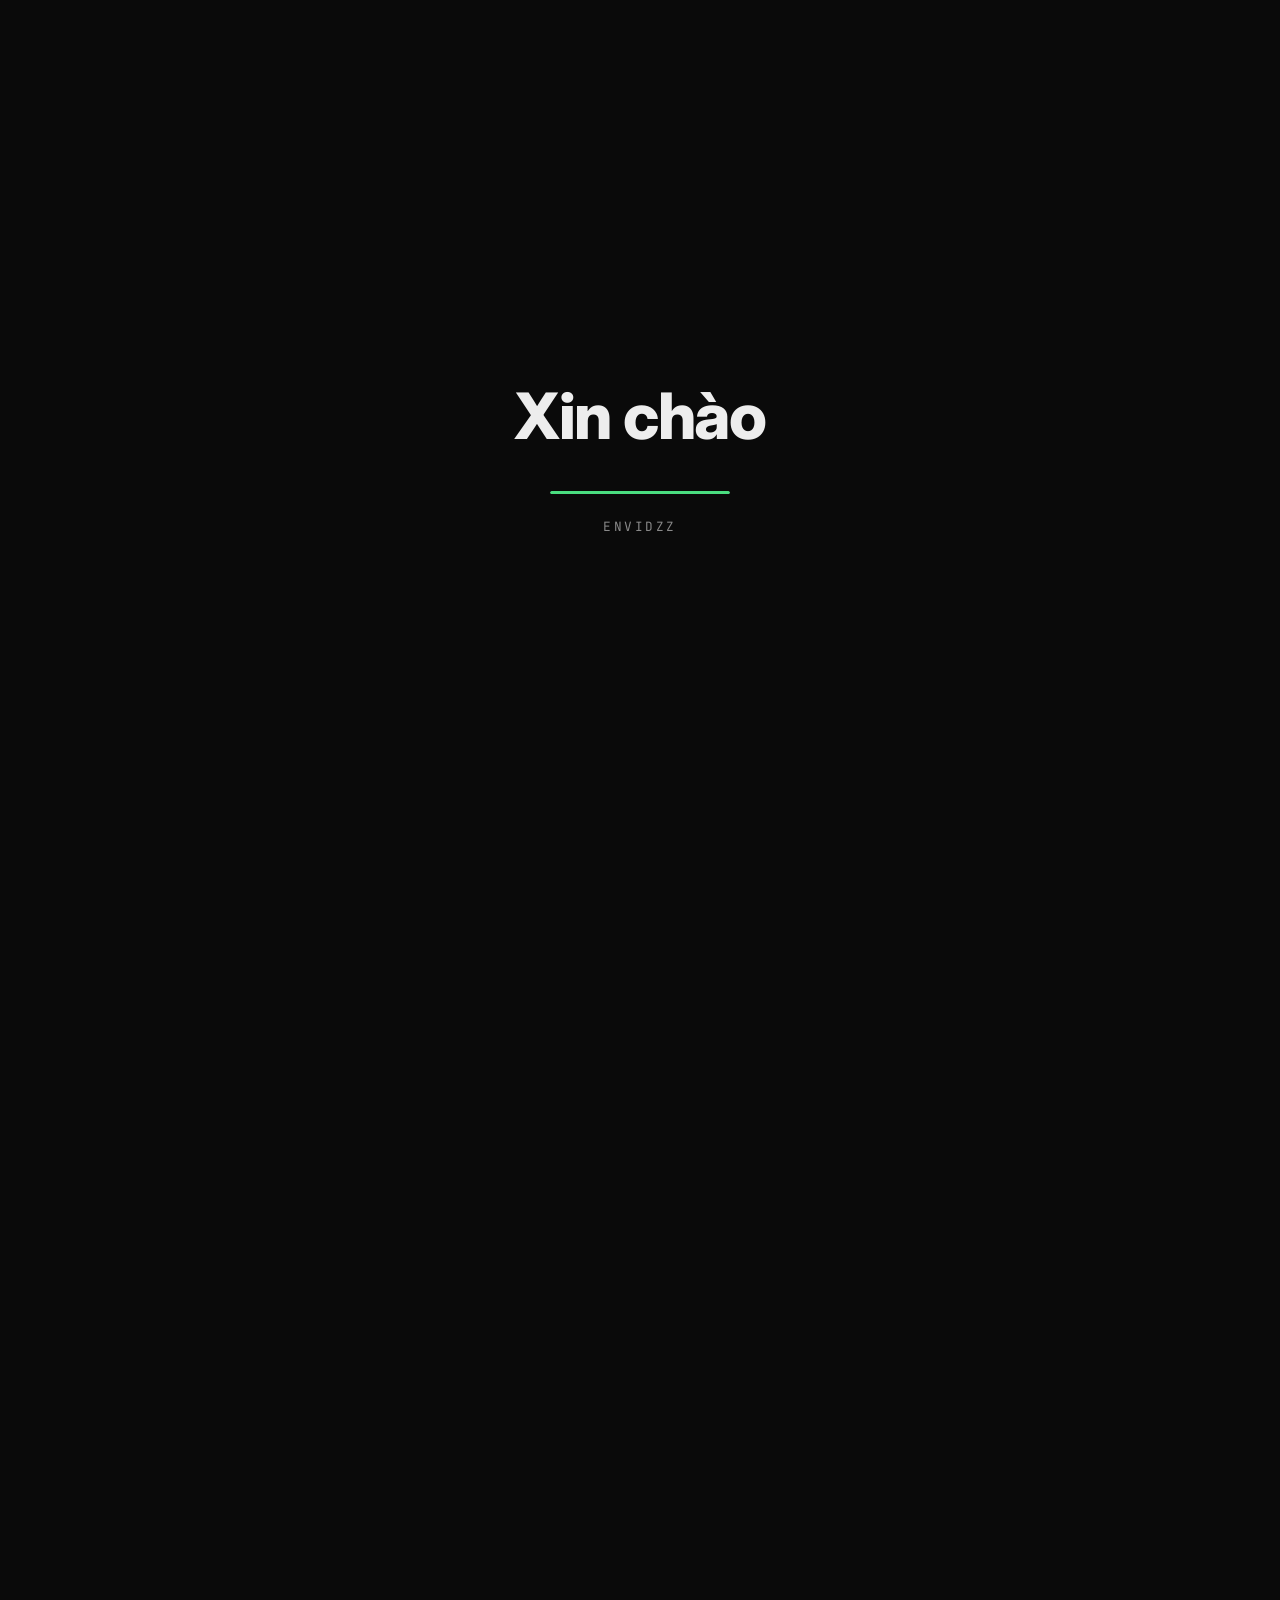
==== commit fab4cadc: "Reword reviews intro line, drop the Supabase mention Co-Authored-By: Claude <noreply@anthropic.com>" ====
--- a/index.html
+++ b/index.html
@@ -192,7 +192,7 @@
       <!-- Reviews -->
       <section id="reviews" class="section reveal">
         <h2 class="section-title"><span class="hash">#</span> Reviews</h2>
-        <p class="comment">// used a plugin? leave a review — it stays on a free Supabase database.</p>
+        <p class="comment">// used my plugin or had work done by me? leave me a review.</p>
 
         <div class="review-summary" id="reviewSummary" hidden>
           <span class="rs-score" id="rsAvg">—</span>
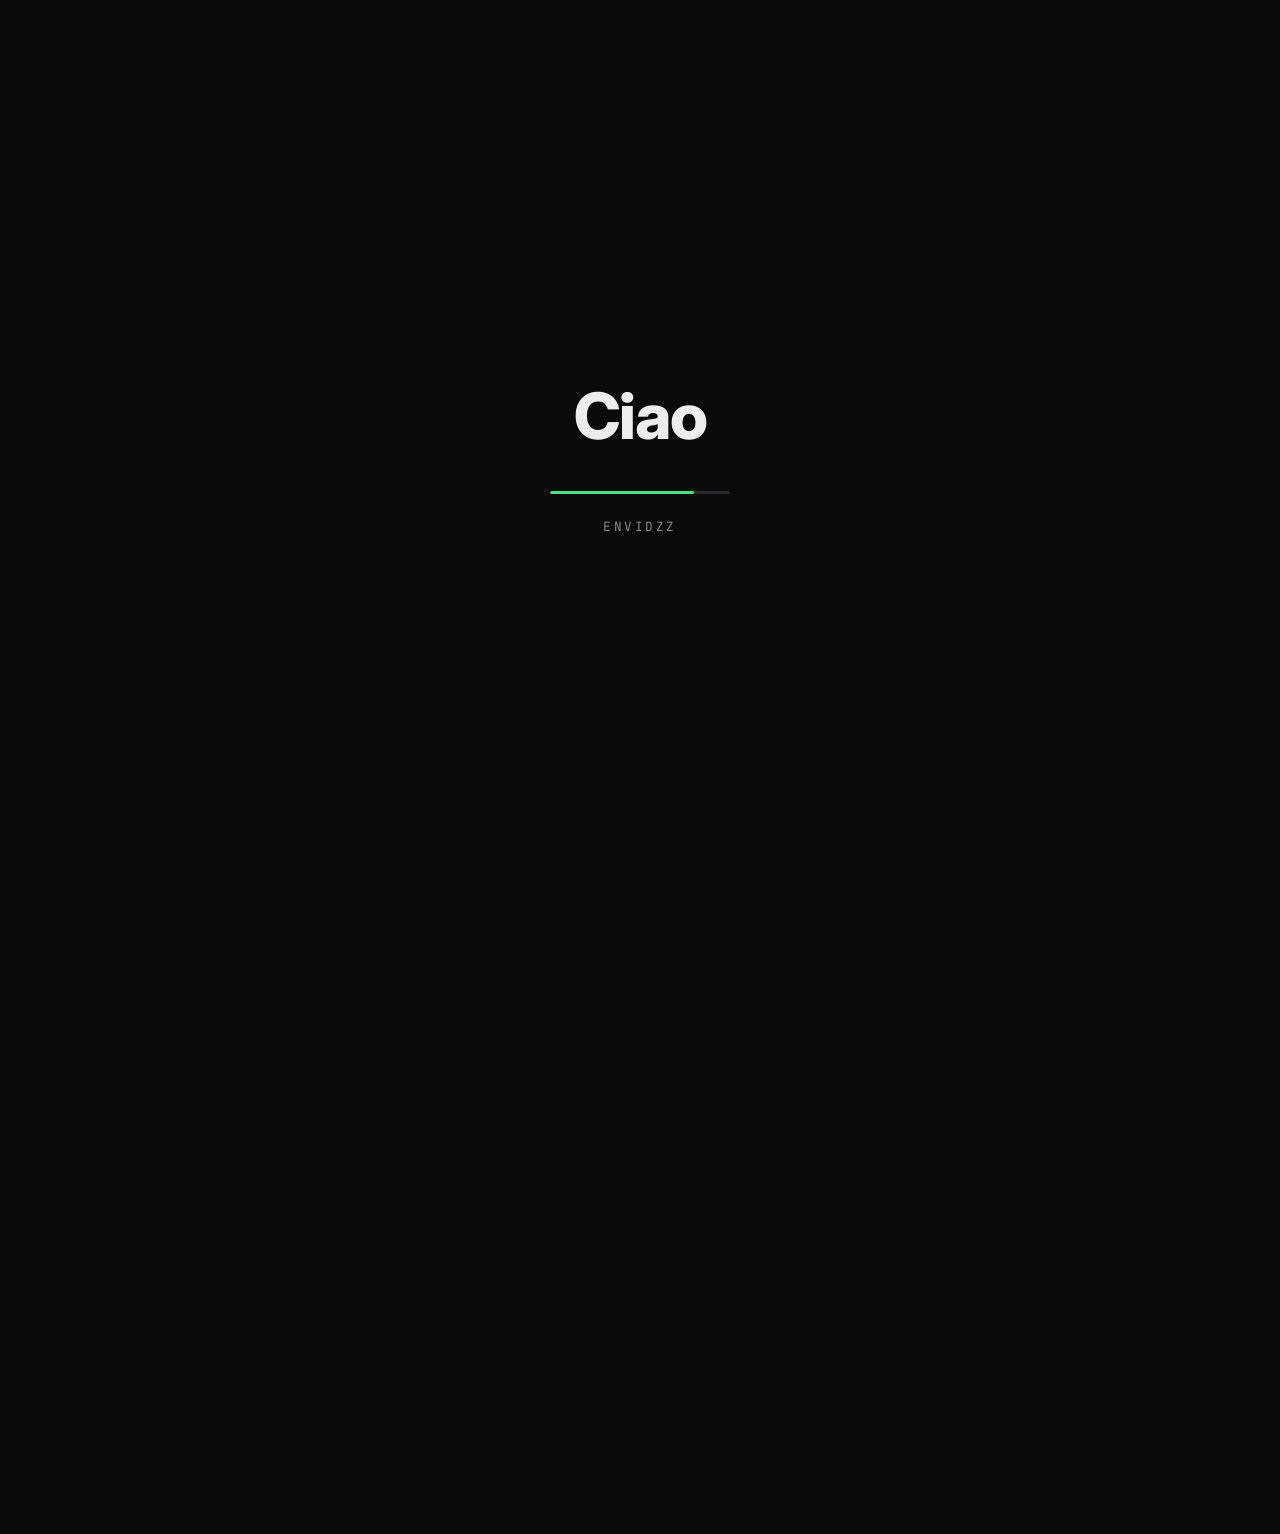
==== commit 62de42f5: "Split site into separate pages Each nav tab is now its own page (folder-per-page for clean URLs): in" ====
--- a/index.html
+++ b/index.html
@@ -12,7 +12,7 @@
   <link rel="stylesheet" href="styles.css" />
 </head>
 <body>
-  <!-- Loading overlay: hello in 15 languages -->
+  <!-- Loading overlay: hello in 15 languages (Home only) -->
   <div id="loader" class="loader">
     <div class="loader-word" id="loaderWord">Hello</div>
     <div class="loader-bar"><span id="loaderBar"></span></div>
@@ -22,15 +22,15 @@
   <div id="page" class="page">
     <!-- Nav -->
     <header class="nav" id="nav">
-      <a class="nav-logo" href="#home">envidzz</a>
+      <a class="nav-logo" href=".">envidzz</a>
       <nav class="nav-links" aria-label="sections">
-        <a href="#home">Home</a>
-        <a href="#projects">Projects</a>
-        <a href="#plugins">Plugins</a>
-        <a href="#about">About</a>
-        <a href="#stack">Stack</a>
-        <a href="#reviews">Reviews</a>
-        <a href="#contact">Contact</a>
+        <a href="." aria-current="page">Home</a>
+        <a href="projects/">Projects</a>
+        <a href="plugins/">Plugins</a>
+        <a href="about/">About</a>
+        <a href="stack/">Stack</a>
+        <a href="reviews/">Reviews</a>
+        <a href="contact/">Contact</a>
       </nav>
       <span class="status"><span class="dot"></span> available for work</span>
     </header>
@@ -43,206 +43,56 @@
         <p class="lede">I build server-grade plugins for modern 1.21+ servers — punishment suites, team frameworks, secure trading, and utilities that do one thing, well. Storage done right, permission-aware commands, MiniMessage UX, and admin tooling that respects the operator.</p>
         <p class="comment">// currently working on an arena plugin</p>
         <div class="cta">
-          <a href="#projects" class="btn btn-primary">View projects</a>
-          <a href="#plugins" class="btn btn-ghost">Download plugins</a>
+          <a href="projects/" class="btn btn-primary">View projects</a>
+          <a href="plugins/" class="btn btn-ghost">Download plugins</a>
         </div>
       </section>
 
-      <!-- Projects -->
-      <section id="projects" class="section reveal">
-        <h2 class="section-title"><span class="hash">#</span> Projects</h2>
-        <div class="work">
-          <article class="work-item">
-            <div class="work-head">
-              <h3>SimpleRTP</h3>
-              <span class="work-kind">utility · GUI</span>
-            </div>
-            <p>Random-teleport plugin with a dimension-picker GUI. Overworld lands only on true open-to-sky surfaces — never caves or overhangs; Nether/End scan vertically for a solid block with two air above. Per-dimension radius, cooldown, and admin toggles.</p>
-            <div class="pills">
-              <span>Paper 1.21</span><span>Java 21</span><span>Adventure</span><span>GUI</span><span>MiniMessage</span>
-            </div>
-          </article>
-
-          <article class="work-item">
-            <div class="work-head">
-              <h3>TeamX</h3>
-              <span class="work-kind">framework</span>
-            </div>
-            <p>A team plugin with weight — roles, alliances, a shared ender chest persisted across restarts, team home with warmup, team chat, and a tab-color system. Admins can scan every team's chest for an item and open read-only snapshots.</p>
-            <div class="pills">
-              <span>Paper / Spigot</span><span>Java 21</span><span>YAML</span><span>GUI</span><span>MiniMessage</span>
-            </div>
-          </article>
-
-          <article class="work-item">
-            <div class="work-head">
-              <h3>TradePlugin</h3>
-              <span class="work-kind">secure trading</span>
-            </div>
-            <p>A secure player-to-player trade plugin with an 8-item GUI, both-side accept confirmation, and anti-scam safety. Full trade history and a log, with admin tooling to review past trades. No items move until both players lock in.</p>
-            <div class="pills">
-              <span>Paper 1.21</span><span>Java 21</span><span>GUI</span><span>MiniMessage</span><span>History</span>
-            </div>
-          </article>
-
-          <article class="work-item">
-            <div class="work-head">
-              <h3>LiteBanX <span class="alt">(BanX)</span></h3>
-              <span class="work-kind">punishment suite</span>
-            </div>
-            <p>A fully-featured punishment plugin — bans, IP-bans, tempbans, mutes, warns, kicks, notes. Order-insensitive parsing, offline-player support via async Mojang lookup, warning-point escalation, alt detection, themed screens, MySQL/SQLite, PlaceholderAPI, webhooks, and importers for AdvancedBan &amp; LiteBans.</p>
-            <div class="pills">
-              <span>Paper 1.21+</span><span>Java 21</span><span>HikariCP</span><span>SQLite/MySQL</span><span>PlaceholderAPI</span><span>MIT</span>
-            </div>
-          </article>
-        </div>
-      </section>
-
-      <!-- My Plugins / downloads hub -->
-      <section id="plugins" class="section reveal">
-        <h2 class="section-title"><span class="hash">#</span> My Plugins</h2>
-        <p class="comment">// drop into <code>plugins/</code> and restart — built for Paper 1.21+ / Java 21</p>
-        <div class="dl-list">
-          <div class="dl-row">
-            <div class="dl-info">
-              <h4>SimpleRTP</h4>
-              <span class="dl-desc">Dimension-picker random teleport</span>
-            </div>
-            <div class="dl-meta">
-              <span class="dl-ver">v1.0.1</span>
-              <span class="dl-size">19 KB</span>
-            </div>
-            <a class="dl" href="downloads/SimpleRTP.jar" download>↓ .jar</a>
-          </div>
-
-          <div class="dl-row">
-            <div class="dl-info">
-              <h4>TeamX</h4>
-              <span class="dl-desc">Teams, alliances, shared ender chest</span>
-            </div>
-            <div class="dl-meta">
-              <span class="dl-ver">v1.0.5</span>
-              <span class="dl-size">85 KB</span>
-            </div>
-            <a class="dl" href="downloads/TeamX-1.0.5.jar" download>↓ .jar</a>
-          </div>
-
-          <div class="dl-row">
-            <div class="dl-info">
-              <h4>TradePlugin</h4>
-              <span class="dl-desc">Secure 8-item player-to-player trading</span>
-            </div>
-            <div class="dl-meta">
-              <span class="dl-ver">v1.0.5</span>
-              <span class="dl-size">48 KB</span>
-            </div>
-            <a class="dl" href="downloads/TradePlugin-1.0.5.jar" download>↓ .jar</a>
-          </div>
-
-          <div class="dl-row">
-            <div class="dl-info">
-              <h4>LiteBanX <span class="alt">(BanX)</span></h4>
-              <span class="dl-desc">Full punishment suite</span>
-            </div>
-            <div class="dl-meta">
-              <span class="dl-ver">v1.0.4</span>
-              <span class="dl-size">17.7 MB</span>
-            </div>
-            <a class="dl" href="downloads/LiteBanX-1.0.4.jar" download>↓ .jar</a>
-          </div>
-        </div>
-      </section>
-
-      <!-- About -->
-      <section id="about" class="section reveal">
-        <h2 class="section-title"><span class="hash">#</span> About</h2>
-        <p>I build Minecraft plugins for Paper and Spigot on Java 21, targeting modern 1.21+ servers. My work leans toward the systems operators actually need: punishment suites that won't fight you, team frameworks with real roles and alliances, secure trading, and utilities that do one thing correctly.</p>
-        <p>Storage done right — YAML where it fits, SQL with migrations where it matters. Permission-aware commands with full tab completion. MiniMessage-formatted feedback. Admin tools that treat the operator as a user. When a plugin ships, it should feel like it came with the server.</p>
-        <dl class="meta">
-          <div><dt>focus</dt><dd>Paper / Spigot plugins</dd></div>
-          <div><dt>language</dt><dd>Java 21</dd></div>
-          <div><dt>platform</dt><dd>Minecraft 1.21+</dd></div>
-          <div><dt>status</dt><dd>building &amp; available</dd></div>
-        </dl>
-      </section>
-
-      <!-- Stack -->
-      <section id="stack" class="section reveal">
-        <h2 class="section-title"><span class="hash">#</span> Stack</h2>
-        <div class="skill-groups">
-          <div class="skill-group">
-            <h4>Platform</h4>
-            <div class="pills"><span>Paper</span><span>Spigot</span><span>Minecraft 1.21+</span></div>
-          </div>
-          <div class="skill-group">
-            <h4>Language</h4>
-            <div class="pills"><span>Java 21</span><span>Maven</span></div>
-          </div>
-          <div class="skill-group">
-            <h4>Storage &amp; Hooks</h4>
-            <div class="pills"><span>YAML</span><span>SQLite</span><span>MySQL</span><span>HikariCP</span><span>PlaceholderAPI</span><span>Webhooks</span></div>
-          </div>
-          <div class="skill-group">
-            <h4>UI &amp; UX</h4>
-            <div class="pills"><span>Adventure</span><span>MiniMessage</span><span>InventoryHolder GUIs</span><span>Tab completion</span></div>
-          </div>
-        </div>
-      </section>
-
-      <!-- Reviews -->
-      <section id="reviews" class="section reveal">
-        <h2 class="section-title"><span class="hash">#</span> Reviews</h2>
-        <p class="comment">// used my plugin or had work done by me? leave me a review.</p>
-
-        <div class="review-summary" id="reviewSummary" hidden>
-          <span class="rs-score" id="rsAvg">—</span>
-          <span class="rs-stars" id="rsStars"></span>
-          <span class="rs-count" id="rsCount">0 reviews</span>
-        </div>
-
-        <form class="review-form" id="reviewForm">
-          <div class="rf-row">
-            <label class="rf-label" for="rName">name</label>
-            <input id="rName" name="name" type="text" maxlength="32" placeholder="your name or username" required />
-          </div>
-          <div class="rf-row">
-            <span class="rf-label">rating</span>
-            <div class="stars" id="rStars" role="radiogroup" aria-label="rating">
-              <button type="button" class="star" data-v="1" aria-label="1 star">★</button>
-              <button type="button" class="star" data-v="2" aria-label="2 stars">★</button>
-              <button type="button" class="star" data-v="3" aria-label="3 stars">★</button>
-              <button type="button" class="star" data-v="4" aria-label="4 stars">★</button>
-              <button type="button" class="star" data-v="5" aria-label="5 stars">★</button>
-            </div>
-          </div>
-          <div class="rf-row">
-            <label class="rf-label" for="rBody">review</label>
-            <textarea id="rBody" name="body" maxlength="1000" placeholder="what did you think?" required></textarea>
-          </div>
-          <button class="btn btn-primary rf-submit" type="submit" id="rSubmit">Post review</button>
-        </form>
-
-        <div class="reviews-list" id="reviewsList">
-          <p class="reviews-empty" id="reviewsEmpty">loading reviews…</p>
-        </div>
-      </section>
-
-      <!-- Contact -->
-      <section id="contact" class="section reveal">
-        <h2 class="section-title"><span class="hash">#</span> Contact</h2>
-        <p class="comment">// DMs open for commissions — custom plugins, porting, and fixes</p>
-        <div class="contact-links">
-          <a href="mailto:contactbytesoftware@gmail.com">
-            <span class="cl-label">Email</span>
-            <span class="cl-val">contactbytesoftware@gmail.com</span>
+      <!-- Hub -->
+      <section id="hub" class="section reveal">
+        <h2 class="section-title"><span class="hash">#</span> Explore</h2>
+        <div class="hub">
+          <a class="page-card" href="projects/">
+            <span class="pc-text">
+              <span class="pc-title">Projects</span>
+              <span class="pc-desc">SimpleRTP, TeamX, TradePlugin, LiteBanX</span>
+            </span>
+            <span class="pc-arrow">→</span>
           </a>
-          <a href="https://github.com/locationzz" rel="noopener">
-            <span class="cl-label">GitHub</span>
-            <span class="cl-val">github.com/locationzz</span>
+          <a class="page-card" href="plugins/">
+            <span class="pc-text">
+              <span class="pc-title">Plugins</span>
+              <span class="pc-desc">Download the built .jar files</span>
+            </span>
+            <span class="pc-arrow">→</span>
           </a>
-          <a href="#" rel="noopener">
-            <span class="cl-label">Discord</span>
-            <span class="cl-val">xz.z_z</span>
+          <a class="page-card" href="about/">
+            <span class="pc-text">
+              <span class="pc-title">About</span>
+              <span class="pc-desc">What I build and how I build it</span>
+            </span>
+            <span class="pc-arrow">→</span>
+          </a>
+          <a class="page-card" href="stack/">
+            <span class="pc-text">
+              <span class="pc-title">Stack</span>
+              <span class="pc-desc">Platform, language, storage, UI</span>
+            </span>
+            <span class="pc-arrow">→</span>
+          </a>
+          <a class="page-card" href="reviews/">
+            <span class="pc-text">
+              <span class="pc-title">Reviews</span>
+              <span class="pc-desc">Read what people say — leave one</span>
+            </span>
+            <span class="pc-arrow">→</span>
+          </a>
+          <a class="page-card" href="contact/">
+            <span class="pc-text">
+              <span class="pc-title">Contact</span>
+              <span class="pc-desc">DMs open for commissions</span>
+            </span>
+            <span class="pc-arrow">→</span>
           </a>
         </div>
       </section>
--- a/styles.css
+++ b/styles.css
@@ -77,8 +77,8 @@
 .nav-logo { font-weight: 700; letter-spacing: -0.02em; color: var(--text); }
 .nav-links { display: flex; gap: 1.3rem; margin-left: auto; }
 .nav-links a { color: var(--muted); font-size: 0.9rem; font-weight: 500; transition: color 0.2s var(--ease); }
-.nav-links a:hover, .nav-links a.active { color: var(--text); }
-.nav-links a.active { font-weight: 600; }
+.nav-links a:hover, .nav-links a.active, .nav-links a[aria-current="page"] { color: var(--text); }
+.nav-links a.active, .nav-links a[aria-current="page"] { font-weight: 600; }
 .status {
   display: inline-flex; align-items: center; gap: 0.4rem;
   font-size: 0.8rem; color: var(--muted);
@@ -116,12 +116,31 @@
 
 /* ---------- sections ---------- */
 .section { padding: 3.5rem 0; border-top: 1px solid var(--border); }
+main > .section:first-child { padding-top: 4.5rem; }
 .section-title {
   font-size: 1.4rem; font-weight: 700; letter-spacing: -0.02em;
   margin: 0 0 1.6rem; display: flex; align-items: baseline; gap: 0.4rem;
 }
 .section-title .hash { color: var(--accent); font-weight: 600; }
 .section p { color: var(--muted); max-width: 65ch; margin: 0 0 1rem; }
+
+/* ---------- home hub ---------- */
+.hub { display: grid; gap: 0.9rem; margin-top: 1.4rem; }
+.page-card {
+  display: flex; align-items: center; justify-content: space-between; gap: 1rem;
+  background: var(--surface); border: 1px solid var(--border);
+  border-radius: 14px; padding: 1.1rem 1.3rem;
+  transition: border-color 0.25s var(--ease), transform 0.25s var(--ease), background 0.25s var(--ease);
+}
+.page-card:hover { border-color: var(--border2); transform: translateY(-2px); background: #161618; }
+.page-card .pc-text { display: flex; flex-direction: column; gap: 0.15rem; }
+.page-card .pc-title { font-weight: 600; color: var(--text); font-size: 1.05rem; }
+.page-card .pc-desc { font-size: 0.85rem; color: var(--muted); }
+.page-card .pc-arrow { font-family: var(--mono); color: var(--accent); font-size: 1.1rem; transition: transform 0.2s var(--ease); }
+.page-card:hover .pc-arrow { transform: translateX(4px); }
+@media (max-width: 600px) {
+  .page-card { padding: 0.95rem 1.1rem; }
+}
 
 /* ---------- work ---------- */
 .work { display: grid; gap: 1rem; }
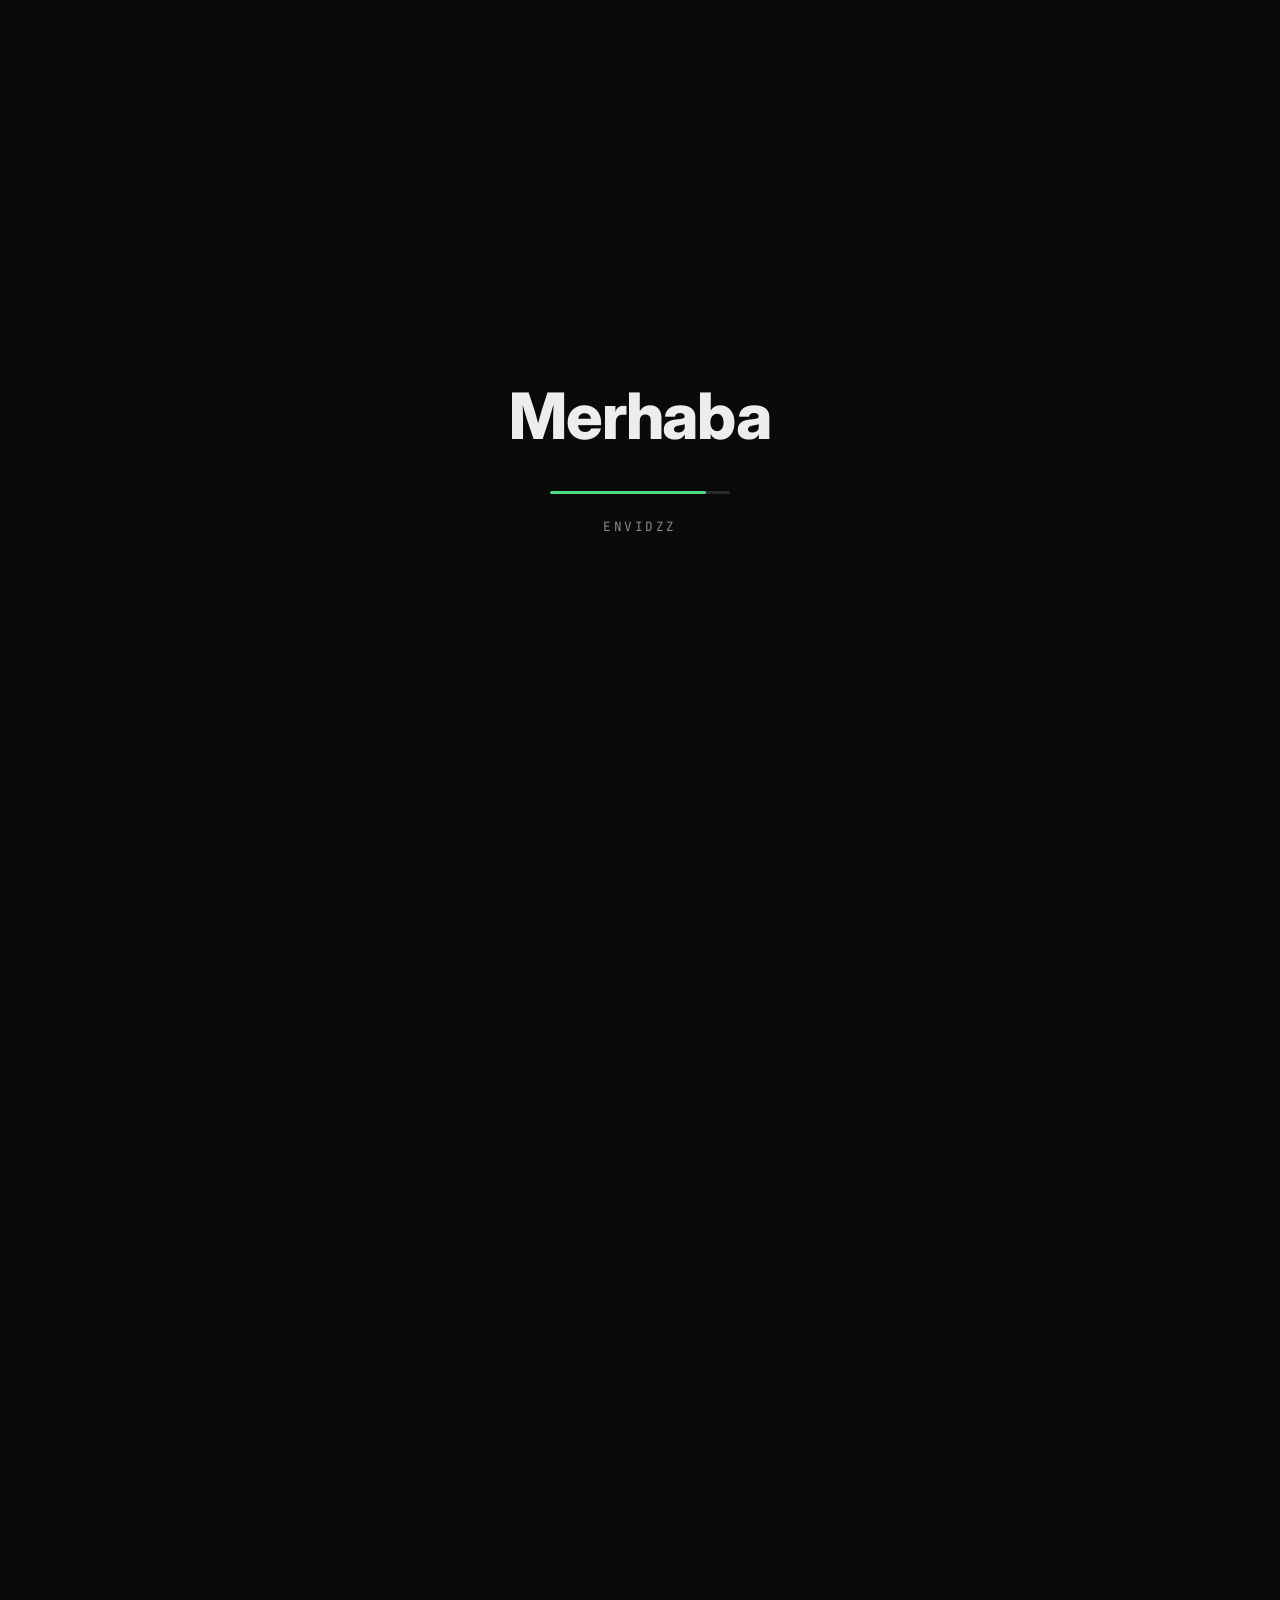
==== commit d1b8b5c1: "Add Servers tab and trim hero tagline - Hero tagline is now just "Minecraft plugin developer". - New" ====
--- a/index.html
+++ b/index.html
@@ -30,6 +30,7 @@
         <a href="about/">About</a>
         <a href="stack/">Stack</a>
         <a href="reviews/">Reviews</a>
+        <a href="servers/">Servers</a>
         <a href="contact/">Contact</a>
       </nav>
       <span class="status"><span class="dot"></span> available for work</span>
@@ -39,7 +40,7 @@
       <!-- Hero -->
       <section id="home" class="hero reveal">
         <h1>envidzz</h1>
-        <p class="tagline">Minecraft plugin developer building fast, clean Paper / Spigot plugins.</p>
+        <p class="tagline">Minecraft plugin developer</p>
         <p class="lede">I build server-grade plugins for modern 1.21+ servers — punishment suites, team frameworks, secure trading, and utilities that do one thing, well. Storage done right, permission-aware commands, MiniMessage UX, and admin tooling that respects the operator.</p>
         <p class="comment">// currently working on an arena plugin</p>
         <div class="cta">
@@ -87,6 +88,13 @@
             </span>
             <span class="pc-arrow">→</span>
           </a>
+          <a class="page-card" href="servers/">
+            <span class="pc-text">
+              <span class="pc-title">Servers</span>
+              <span class="pc-desc">Servers I have worked on</span>
+            </span>
+            <span class="pc-arrow">→</span>
+          </a>
           <a class="page-card" href="contact/">
             <span class="pc-text">
               <span class="pc-title">Contact</span>
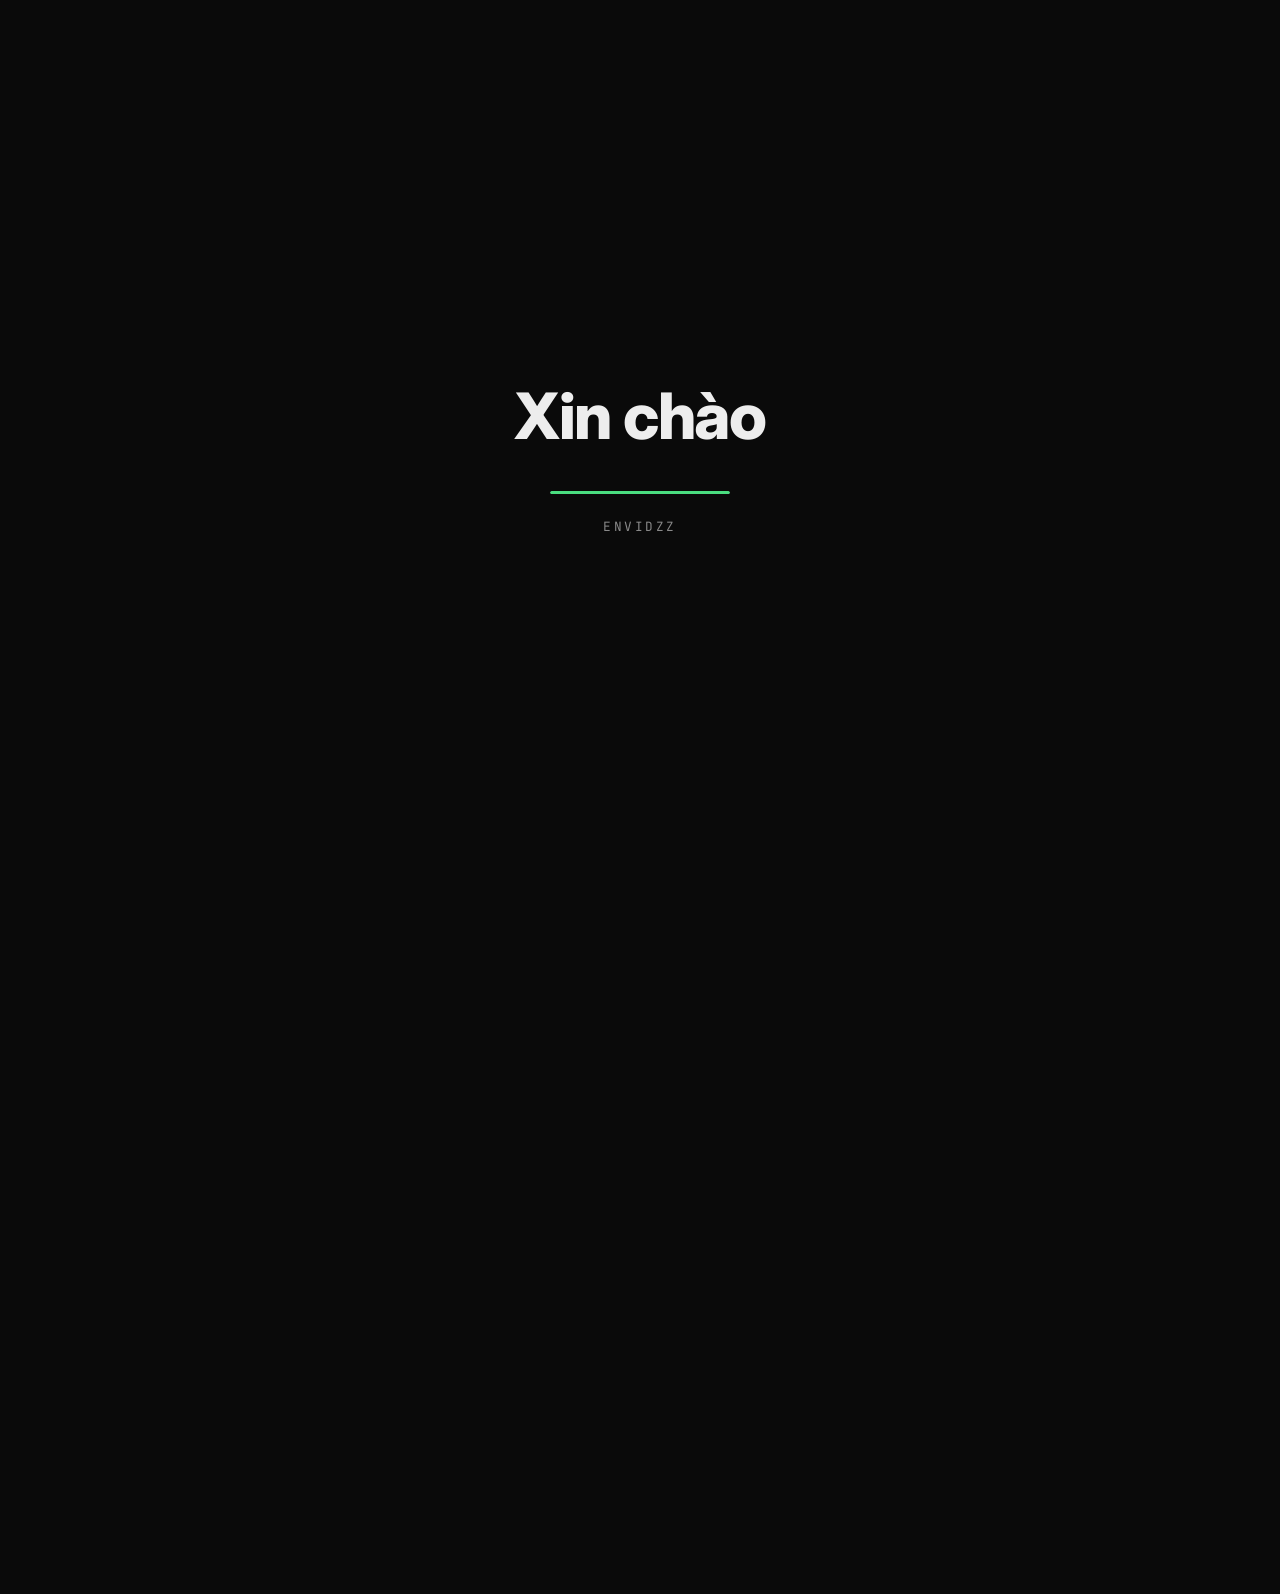
==== commit 83a2ee54: "Fix hidden Servers tab; remove 'available for work' badge The 8-tab nav plus the status badge overfl" ====
--- a/index.html
+++ b/index.html
@@ -33,7 +33,6 @@
         <a href="servers/">Servers</a>
         <a href="contact/">Contact</a>
       </nav>
-      <span class="status"><span class="dot"></span> available for work</span>
     </header>
 
     <main>
--- a/styles.css
+++ b/styles.css
@@ -79,18 +79,6 @@
 .nav-links a { color: var(--muted); font-size: 0.9rem; font-weight: 500; transition: color 0.2s var(--ease); }
 .nav-links a:hover, .nav-links a.active, .nav-links a[aria-current="page"] { color: var(--text); }
 .nav-links a.active, .nav-links a[aria-current="page"] { font-weight: 600; }
-.status {
-  display: inline-flex; align-items: center; gap: 0.4rem;
-  font-size: 0.8rem; color: var(--muted);
-  background: var(--surface); border: 1px solid var(--border);
-  padding: 0.25rem 0.65rem; border-radius: 99px;
-}
-.status .dot {
-  width: 7px; height: 7px; border-radius: 50%; background: var(--accent);
-  box-shadow: 0 0 0 0 rgba(74, 222, 128, 0.5);
-  animation: pulse 2s var(--ease) infinite;
-}
-@keyframes pulse { 0% { box-shadow: 0 0 0 0 rgba(74, 222, 128, 0.5); } 70% { box-shadow: 0 0 0 6px rgba(74, 222, 128, 0); } 100% { box-shadow: 0 0 0 0 rgba(74, 222, 128, 0); } }
 
 /* ---------- hero ---------- */
 .hero { padding: 6rem 0 5rem; }
@@ -315,10 +303,11 @@
 .reveal.in { opacity: 1; transform: none; transition: opacity 0.6s var(--ease), transform 0.6s var(--ease); }
 
 /* ---------- responsive ---------- */
-@media (max-width: 600px) {
+@media (max-width: 760px) {
   .nav { flex-wrap: wrap; gap: 0.8rem; padding: 0.9rem 1.25rem; }
   .nav-links { order: 3; width: 100%; margin-left: 0; gap: 1.1rem; flex-wrap: wrap; }
-  .status { margin-left: auto; }
+}
+@media (max-width: 600px) {
   .hero { padding: 4rem 0 3.5rem; }
   .meta { grid-template-columns: 1fr; }
   .contact-links a { flex-direction: column; align-items: flex-start; gap: 0.15rem; }
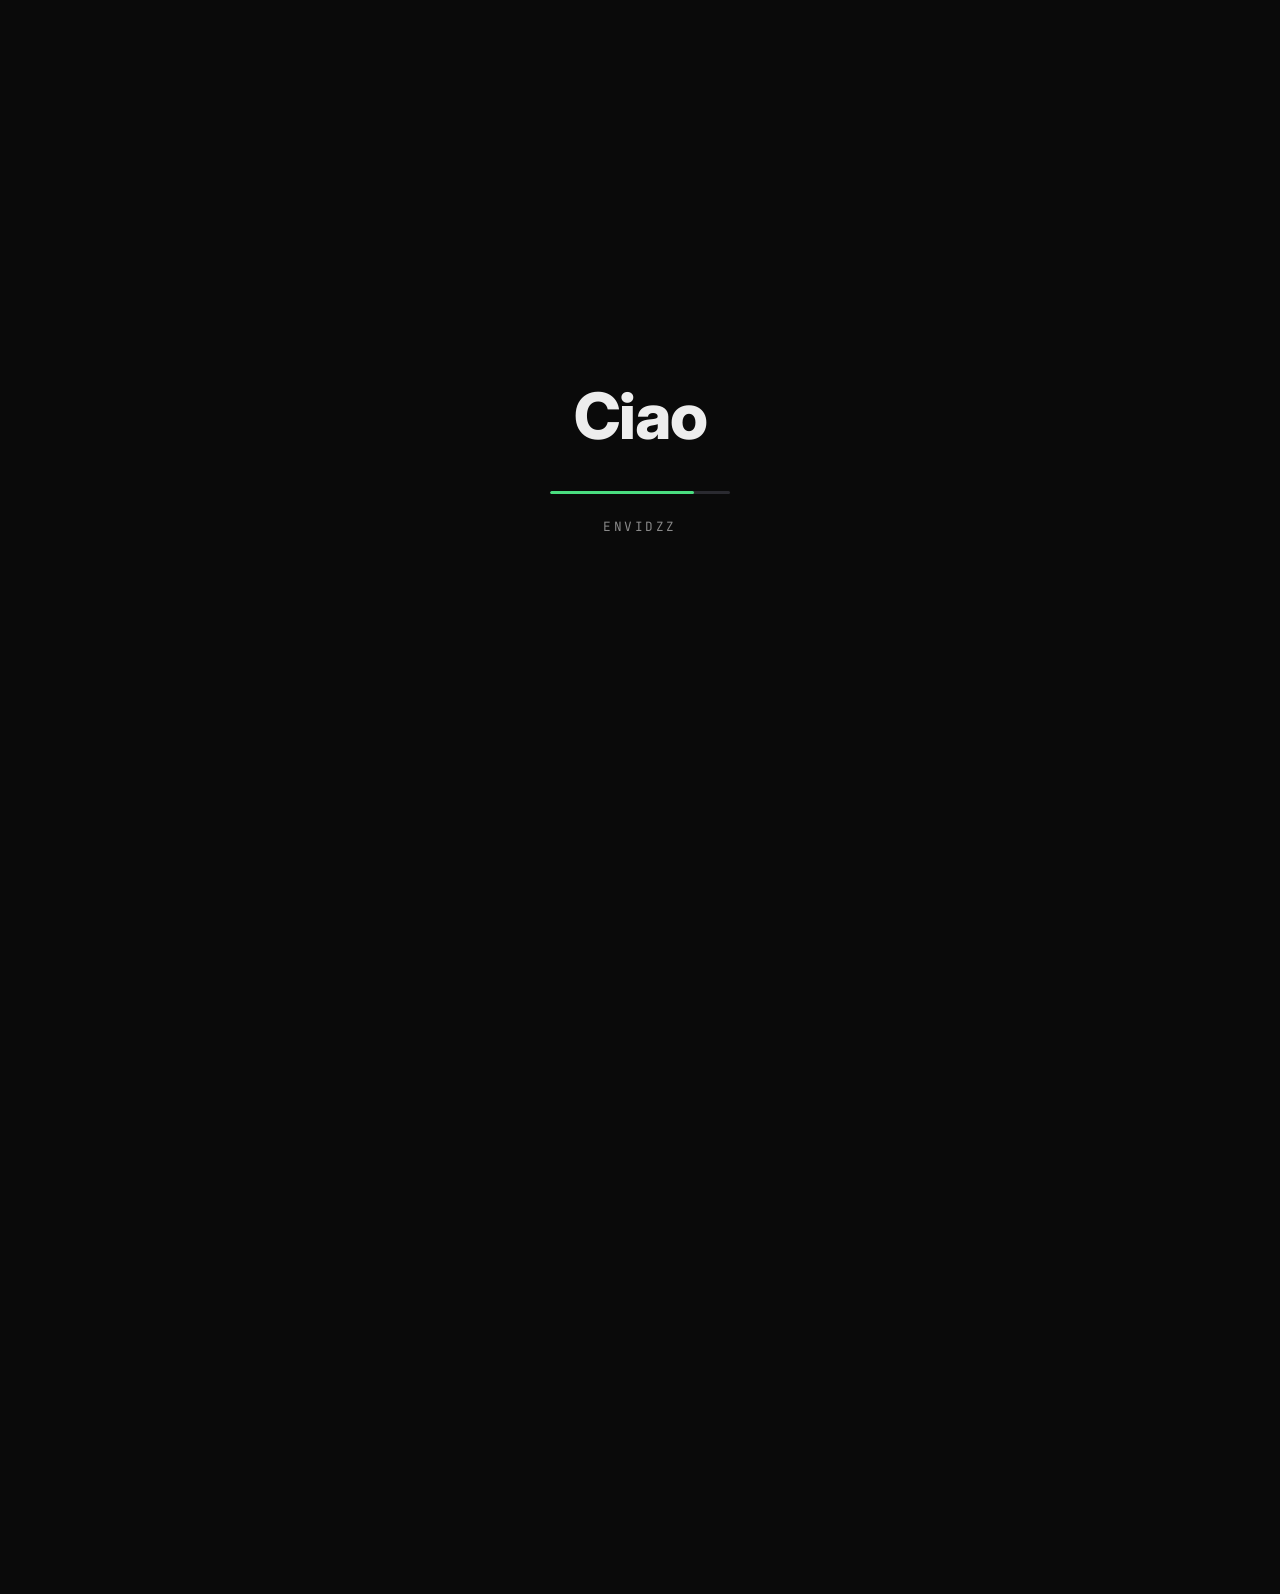
==== commit d1c1a577: "Update TeamX/TradePlugin, add new plugin listings, add servers - Bump TeamX to v1.1.0 and TradePlugi" ====
--- a/index.html
+++ b/index.html
@@ -12,7 +12,6 @@
   <link rel="stylesheet" href="styles.css" />
 </head>
 <body>
-  <!-- Loading overlay: hello in 15 languages (Home only) -->
   <div id="loader" class="loader">
     <div class="loader-word" id="loaderWord">Hello</div>
     <div class="loader-bar"><span id="loaderBar"></span></div>
@@ -20,7 +19,6 @@
   </div>
 
   <div id="page" class="page">
-    <!-- Nav -->
     <header class="nav" id="nav">
       <a class="nav-logo" href=".">envidzz</a>
       <nav class="nav-links" aria-label="sections">
@@ -36,19 +34,17 @@
     </header>
 
     <main>
-      <!-- Hero -->
       <section id="home" class="hero reveal">
         <h1>envidzz</h1>
         <p class="tagline">Minecraft plugin developer</p>
         <p class="lede">I build server-grade plugins for modern 1.21+ servers — punishment suites, team frameworks, secure trading, and utilities that do one thing, well. Storage done right, permission-aware commands, MiniMessage UX, and admin tooling that respects the operator.</p>
-        <p class="comment">// currently working on an arena plugin</p>
+        <p class="comment">// currently working on <a href="https://vantido.com" rel="noopener">vantido.com</a></p>
         <div class="cta">
           <a href="projects/" class="btn btn-primary">View projects</a>
           <a href="plugins/" class="btn btn-ghost">Download plugins</a>
         </div>
       </section>
 
-      <!-- Hub -->
       <section id="hub" class="section reveal">
         <h2 class="section-title"><span class="hash">#</span> Explore</h2>
         <div class="hub">
--- a/styles.css
+++ b/styles.css
@@ -6,7 +6,7 @@
   --dim: #5a5a5a;
   --border: #1f1f22;
   --border2: #2a2a30;
-  --accent: #4ade80;        /* green — "available" vibe */
+  --accent: #4ade80;
   --accent-soft: rgba(74, 222, 128, 0.12);
   --sans: 'Inter', system-ui, -apple-system, sans-serif;
   --mono: 'JetBrains Mono', ui-monospace, monospace;
@@ -31,7 +31,6 @@
 ::selection { background: rgba(74, 222, 128, 0.3); color: #fff; }
 a { color: var(--text); text-decoration: none; }
 
-/* ---------- loader ---------- */
 .loader {
   position: fixed; inset: 0; z-index: 999;
   background: var(--bg);
@@ -53,12 +52,10 @@
 .loader-bar span { display: block; height: 100%; width: 0%; background: var(--accent); border-radius: 99px; transition: width 0.12s linear; }
 .loader-sub { font-family: var(--mono); font-size: 0.8rem; color: var(--muted); letter-spacing: 0.2em; text-transform: uppercase; }
 
-/* ---------- page ---------- */
 .page { opacity: 0; transition: opacity 0.6s var(--ease); }
 .page.ready { opacity: 1; }
 main { max-width: var(--maxw); margin: 0 auto; padding: 0 1.25rem; }
 
-/* ---------- nav ---------- */
 .nav {
   position: sticky; top: 0; z-index: 50;
   max-width: var(--maxw);
@@ -80,7 +77,8 @@
 .nav-links a:hover, .nav-links a.active, .nav-links a[aria-current="page"] { color: var(--text); }
 .nav-links a.active, .nav-links a[aria-current="page"] { font-weight: 600; }
 
-/* ---------- hero ---------- */
+.status { display: none; }
+
 .hero { padding: 6rem 0 5rem; }
 .hero h1 {
   font-size: clamp(2.6rem, 9vw, 4.5rem);
@@ -102,7 +100,6 @@
 .btn-ghost { border-color: var(--border2); color: var(--text); }
 .btn-ghost:hover { border-color: var(--text); transform: translateY(-2px); }
 
-/* ---------- sections ---------- */
 .section { padding: 3.5rem 0; border-top: 1px solid var(--border); }
 main > .section:first-child { padding-top: 4.5rem; }
 .section-title {
@@ -112,7 +109,6 @@
 .section-title .hash { color: var(--accent); font-weight: 600; }
 .section p { color: var(--muted); max-width: 65ch; margin: 0 0 1rem; }
 
-/* ---------- home hub ---------- */
 .hub { display: grid; gap: 0.9rem; margin-top: 1.4rem; }
 .page-card {
   display: flex; align-items: center; justify-content: space-between; gap: 1rem;
@@ -130,7 +126,6 @@
   .page-card { padding: 0.95rem 1.1rem; }
 }
 
-/* ---------- work ---------- */
 .work { display: grid; gap: 1rem; }
 .work-item {
   background: var(--surface);
@@ -146,7 +141,6 @@
 .work-kind { font-family: var(--mono); font-size: 0.78rem; color: var(--accent); background: var(--accent-soft); padding: 0.15rem 0.5rem; border-radius: 6px; }
 .work-item p { color: var(--muted); margin: 0.6rem 0 1rem; max-width: none; }
 
-/* download button */
 .dl {
   display: inline-flex; align-items: center; gap: 0.4rem;
   margin-top: 1.1rem;
@@ -159,7 +153,6 @@
 }
 .dl:hover { transform: translateY(-2px); background: var(--accent); color: #06210f; border-color: var(--accent); box-shadow: 0 6px 16px rgba(74, 222, 128, 0.22); }
 
-/* ---------- my plugins / download hub ---------- */
 .dl-list { display: grid; gap: 0.7rem; }
 .dl-row {
   display: grid;
@@ -184,7 +177,6 @@
 
 code { font-family: var(--mono); background: var(--surface2); border: 1px solid var(--border); border-radius: 4px; padding: 0.05rem 0.35rem; font-size: 0.85em; color: var(--text); }
 
-/* ---------- reviews ---------- */
 .review-summary {
   display: flex; align-items: center; gap: 0.7rem; flex-wrap: wrap;
   margin: 1.4rem 0;
@@ -239,7 +231,6 @@
 .reviews-empty { color: var(--dim); font-style: italic; }
 .reviews-error { color: var(--red, #ff6b6b); font-size: 0.85rem; }
 
-/* ---------- toast ---------- */
 .toast {
   position: fixed; bottom: 1.5rem; left: 50%; transform: translateX(-50%) translateY(12px);
   background: var(--surface); border: 1px solid var(--border2);
@@ -251,7 +242,6 @@
 .toast.ok { border-color: var(--accent); color: var(--accent); }
 .toast.err { border-color: #ff6b6b; color: #ff6b6b; }
 
-/* ---------- pills ---------- */
 .pills { display: flex; flex-wrap: wrap; gap: 0.35rem; }
 .pills span {
   font-family: var(--mono);
@@ -265,17 +255,14 @@
 }
 .pills span:hover { border-color: var(--border2); color: var(--text); }
 
-/* ---------- about meta ---------- */
 .meta { display: grid; grid-template-columns: 1fr 1fr; gap: 0.8rem 1.5rem; margin-top: 1.8rem; }
 .meta div { display: flex; flex-direction: column; gap: 0.15rem; }
 .meta dt { font-family: var(--mono); font-size: 0.78rem; color: var(--dim); }
 .meta dd { margin: 0; color: var(--text); font-size: 0.95rem; }
 
-/* ---------- skills ---------- */
 .skill-groups { display: grid; gap: 1.5rem; }
 .skill-group h4 { margin: 0 0 0.7rem; font-size: 0.82rem; font-weight: 500; color: var(--dim); font-family: var(--mono); text-transform: lowercase; }
 
-/* ---------- contact ---------- */
 .contact-links { display: grid; gap: 0.7rem; margin-top: 1.4rem; }
 .contact-links a {
   display: flex; align-items: center; justify-content: space-between; gap: 1rem;
@@ -287,7 +274,6 @@
 .cl-label { font-weight: 600; color: var(--text); }
 .cl-val { font-family: var(--mono); color: var(--muted); font-size: 0.85rem; }
 
-/* ---------- footer ---------- */
 .foot {
   max-width: var(--maxw); margin: 0 auto;
   padding: 2.5rem 1.25rem;
@@ -298,11 +284,9 @@
 }
 .foot-note { font-family: var(--mono); color: var(--dim); }
 
-/* ---------- scroll reveal ---------- */
 .reveal { opacity: 0; transform: translateY(16px); }
 .reveal.in { opacity: 1; transform: none; transition: opacity 0.6s var(--ease), transform 0.6s var(--ease); }
 
-/* ---------- responsive ---------- */
 @media (max-width: 760px) {
   .nav { flex-wrap: wrap; gap: 0.8rem; padding: 0.9rem 1.25rem; }
   .nav-links { order: 3; width: 100%; margin-left: 0; gap: 1.1rem; flex-wrap: wrap; }
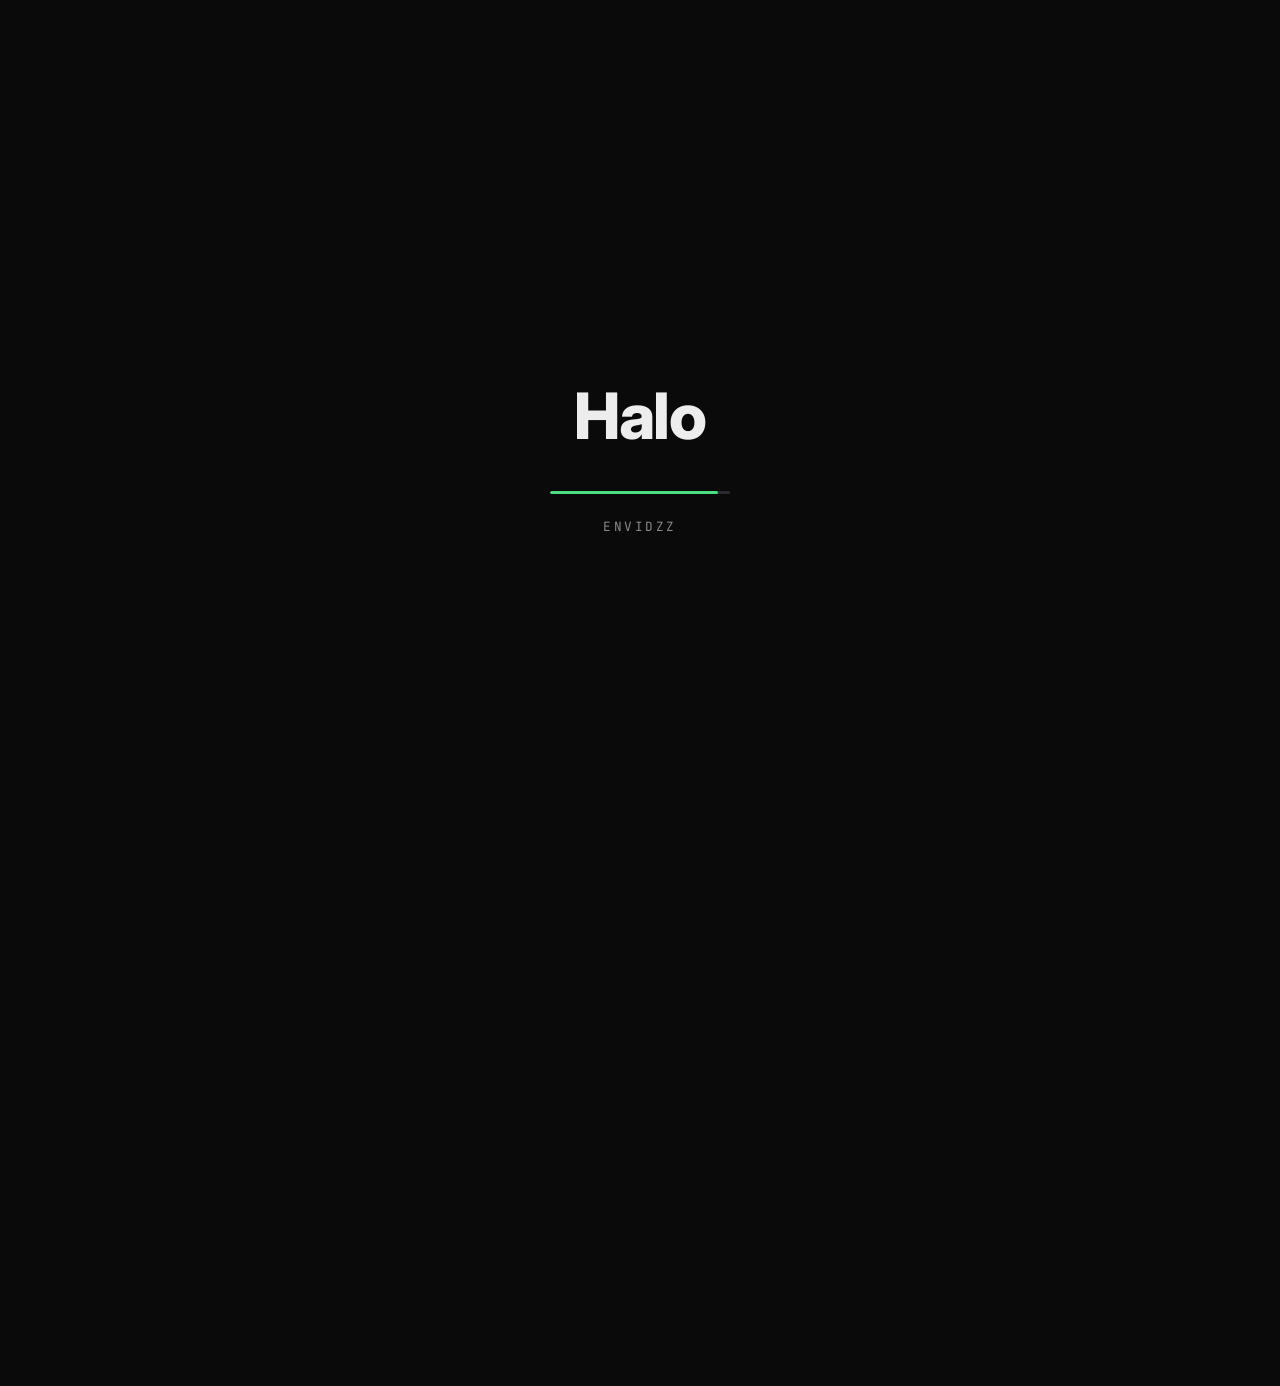
==== commit ce21b691: "Remove Plugins download page and Reviews page No more direct .jar downloads from the site - plugins " ====
--- a/index.html
+++ b/index.html
@@ -3,7 +3,7 @@
 <head>
   <meta charset="UTF-8" />
   <meta name="viewport" content="width=device-width, initial-scale=1.0" />
-  <meta name="description" content="envidzz — Minecraft plugin developer (Paper / Spigot · Java 21 · MC 1.21+). SimpleRTP, TeamX, TradePlugin, LiteBanX." />
+  <meta name="description" content="envidzz — Minecraft plugin developer (Paper / Spigot · Java 21 · MC 1.21+)." />
   <meta name="color-scheme" content="dark" />
   <title>envidzz — plugin developer</title>
   <link rel="preconnect" href="https://fonts.googleapis.com" />
@@ -24,10 +24,8 @@
       <nav class="nav-links" aria-label="sections">
         <a href="." aria-current="page">Home</a>
         <a href="projects/">Projects</a>
-        <a href="plugins/">Plugins</a>
         <a href="about/">About</a>
         <a href="stack/">Stack</a>
-        <a href="reviews/">Reviews</a>
         <a href="servers/">Servers</a>
         <a href="contact/">Contact</a>
       </nav>
@@ -41,7 +39,6 @@
         <p class="comment">// currently working on <a href="https://vantido.com" rel="noopener">vantido.com</a></p>
         <div class="cta">
           <a href="projects/" class="btn btn-primary">View projects</a>
-          <a href="plugins/" class="btn btn-ghost">Download plugins</a>
         </div>
       </section>
 
@@ -52,13 +49,6 @@
             <span class="pc-text">
               <span class="pc-title">Projects</span>
               <span class="pc-desc">SimpleRTP, TeamX, TradePlugin, LiteBanX</span>
-            </span>
-            <span class="pc-arrow">→</span>
-          </a>
-          <a class="page-card" href="plugins/">
-            <span class="pc-text">
-              <span class="pc-title">Plugins</span>
-              <span class="pc-desc">Download the built .jar files</span>
             </span>
             <span class="pc-arrow">→</span>
           </a>
@@ -73,13 +63,6 @@
             <span class="pc-text">
               <span class="pc-title">Stack</span>
               <span class="pc-desc">Platform, language, storage, UI</span>
-            </span>
-            <span class="pc-arrow">→</span>
-          </a>
-          <a class="page-card" href="reviews/">
-            <span class="pc-text">
-              <span class="pc-title">Reviews</span>
-              <span class="pc-desc">Read what people say — leave one</span>
             </span>
             <span class="pc-arrow">→</span>
           </a>
@@ -106,7 +89,6 @@
     </footer>
   </div>
 
-  <div id="toast" class="toast" role="status" aria-live="polite"></div>
   <script src="app.js"></script>
 </body>
 </html>
--- a/styles.css
+++ b/styles.css
@@ -153,95 +153,6 @@
 }
 .dl:hover { transform: translateY(-2px); background: var(--accent); color: #06210f; border-color: var(--accent); box-shadow: 0 6px 16px rgba(74, 222, 128, 0.22); }
 
-.dl-list { display: grid; gap: 0.7rem; }
-.dl-row {
-  display: grid;
-  grid-template-columns: 1fr auto auto;
-  align-items: center;
-  gap: 1rem;
-  background: var(--surface);
-  border: 1px solid var(--border);
-  border-radius: 12px;
-  padding: 0.85rem 1.1rem;
-  transition: border-color 0.2s var(--ease), transform 0.2s var(--ease);
-}
-.dl-row:hover { border-color: var(--border2); transform: translateY(-2px); }
-.dl-info { display: flex; flex-direction: column; gap: 0.1rem; }
-.dl-info h4 { margin: 0; font-size: 1rem; font-weight: 600; color: var(--text); }
-.dl-info .alt { color: var(--muted); font-weight: 500; font-size: 0.8em; }
-.dl-desc { font-size: 0.82rem; color: var(--muted); }
-.dl-meta { display: flex; flex-direction: column; align-items: flex-end; gap: 0.15rem; }
-.dl-ver { font-family: var(--mono); font-size: 0.8rem; color: var(--accent); }
-.dl-size { font-family: var(--mono); font-size: 0.74rem; color: var(--dim); }
-.dl-row .dl { margin-top: 0; white-space: nowrap; }
-
-code { font-family: var(--mono); background: var(--surface2); border: 1px solid var(--border); border-radius: 4px; padding: 0.05rem 0.35rem; font-size: 0.85em; color: var(--text); }
-
-.review-summary {
-  display: flex; align-items: center; gap: 0.7rem; flex-wrap: wrap;
-  margin: 1.4rem 0;
-  padding: 0.7rem 1rem;
-  background: var(--surface); border: 1px solid var(--border); border-radius: 12px;
-}
-.rs-score { font-size: 1.6rem; font-weight: 800; color: #fff; letter-spacing: -0.02em; }
-.rs-stars { color: #f5c518; letter-spacing: 2px; font-size: 1.05rem; }
-.rs-count { color: var(--muted); font-size: 0.9rem; }
-
-.review-form {
-  display: grid; gap: 0.9rem;
-  background: var(--surface);
-  border: 1px solid var(--border);
-  border-radius: 14px;
-  padding: 1.3rem 1.4rem;
-  margin-bottom: 2rem;
-}
-.rf-row { display: grid; grid-template-columns: 5rem 1fr; align-items: start; gap: 0.8rem; }
-.rf-label { font-family: var(--mono); font-size: 0.85rem; color: var(--dim); padding-top: 0.55rem; }
-.review-form input, .review-form textarea {
-  background: var(--bg); border: 1px solid var(--border2); border-radius: 8px;
-  color: var(--text); font-family: var(--sans); font-size: 0.95rem;
-  padding: 0.6rem 0.8rem; width: 100%; outline: none;
-  transition: border-color 0.2s var(--ease);
-}
-.review-form input:focus, .review-form textarea:focus { border-color: var(--accent); }
-.review-form textarea { resize: vertical; min-height: 80px; }
-.rf-submit { justify-self: start; margin-top: 0.2rem; }
-
-.stars { display: flex; gap: 0.2rem; padding-top: 0.35rem; }
-.star {
-  background: none; border: none; cursor: pointer;
-  font-size: 1.5rem; line-height: 1; color: var(--dim);
-  padding: 0; transition: color 0.15s var(--ease), transform 0.15s var(--ease);
-}
-.star:hover { transform: scale(1.12); }
-.star.on { color: #f5c518; }
-.star:focus-visible { outline: 2px solid var(--accent); outline-offset: 2px; border-radius: 4px; }
-
-.reviews-list { display: grid; gap: 0.8rem; }
-.review-card {
-  background: var(--surface); border: 1px solid var(--border);
-  border-radius: 12px; padding: 1rem 1.2rem;
-  animation: viewIn 0.3s var(--ease);
-}
-.rc-head { display: flex; align-items: center; gap: 0.6rem; margin-bottom: 0.3rem; }
-.rc-name { font-weight: 600; color: var(--text); }
-.rc-stars { color: #f5c518; letter-spacing: 1px; font-size: 0.9rem; }
-.rc-date { margin-left: auto; font-family: var(--mono); font-size: 0.76rem; color: var(--dim); }
-.rc-body { color: var(--muted); margin: 0; font-size: 0.92rem; white-space: pre-wrap; }
-.reviews-empty { color: var(--dim); font-style: italic; }
-.reviews-error { color: var(--red, #ff6b6b); font-size: 0.85rem; }
-
-.toast {
-  position: fixed; bottom: 1.5rem; left: 50%; transform: translateX(-50%) translateY(12px);
-  background: var(--surface); border: 1px solid var(--border2);
-  color: var(--text); padding: 0.6rem 1rem; border-radius: 10px;
-  font-size: 0.88rem; opacity: 0; pointer-events: none;
-  transition: opacity 0.2s var(--ease), transform 0.2s var(--ease); z-index: 900;
-}
-.toast.show { opacity: 1; transform: translateX(-50%) translateY(0); }
-.toast.ok { border-color: var(--accent); color: var(--accent); }
-.toast.err { border-color: #ff6b6b; color: #ff6b6b; }
-
 .pills { display: flex; flex-wrap: wrap; gap: 0.35rem; }
 .pills span {
   font-family: var(--mono);
@@ -295,12 +206,6 @@
   .hero { padding: 4rem 0 3.5rem; }
   .meta { grid-template-columns: 1fr; }
   .contact-links a { flex-direction: column; align-items: flex-start; gap: 0.15rem; }
-  .dl-row { grid-template-columns: 1fr auto; grid-template-areas: "info dl" "meta dl"; row-gap: 0.4rem; }
-  .dl-row .dl-info { grid-area: info; }
-  .dl-row .dl-meta { grid-area: meta; flex-direction: row; align-items: center; gap: 0.6rem; }
-  .dl-row .dl { grid-area: dl; align-self: center; }
-  .rf-row { grid-template-columns: 1fr; gap: 0.3rem; }
-  .rf-label { padding-top: 0; }
 }
 
 :focus-visible { outline: 2px solid var(--accent); outline-offset: 2px; }
